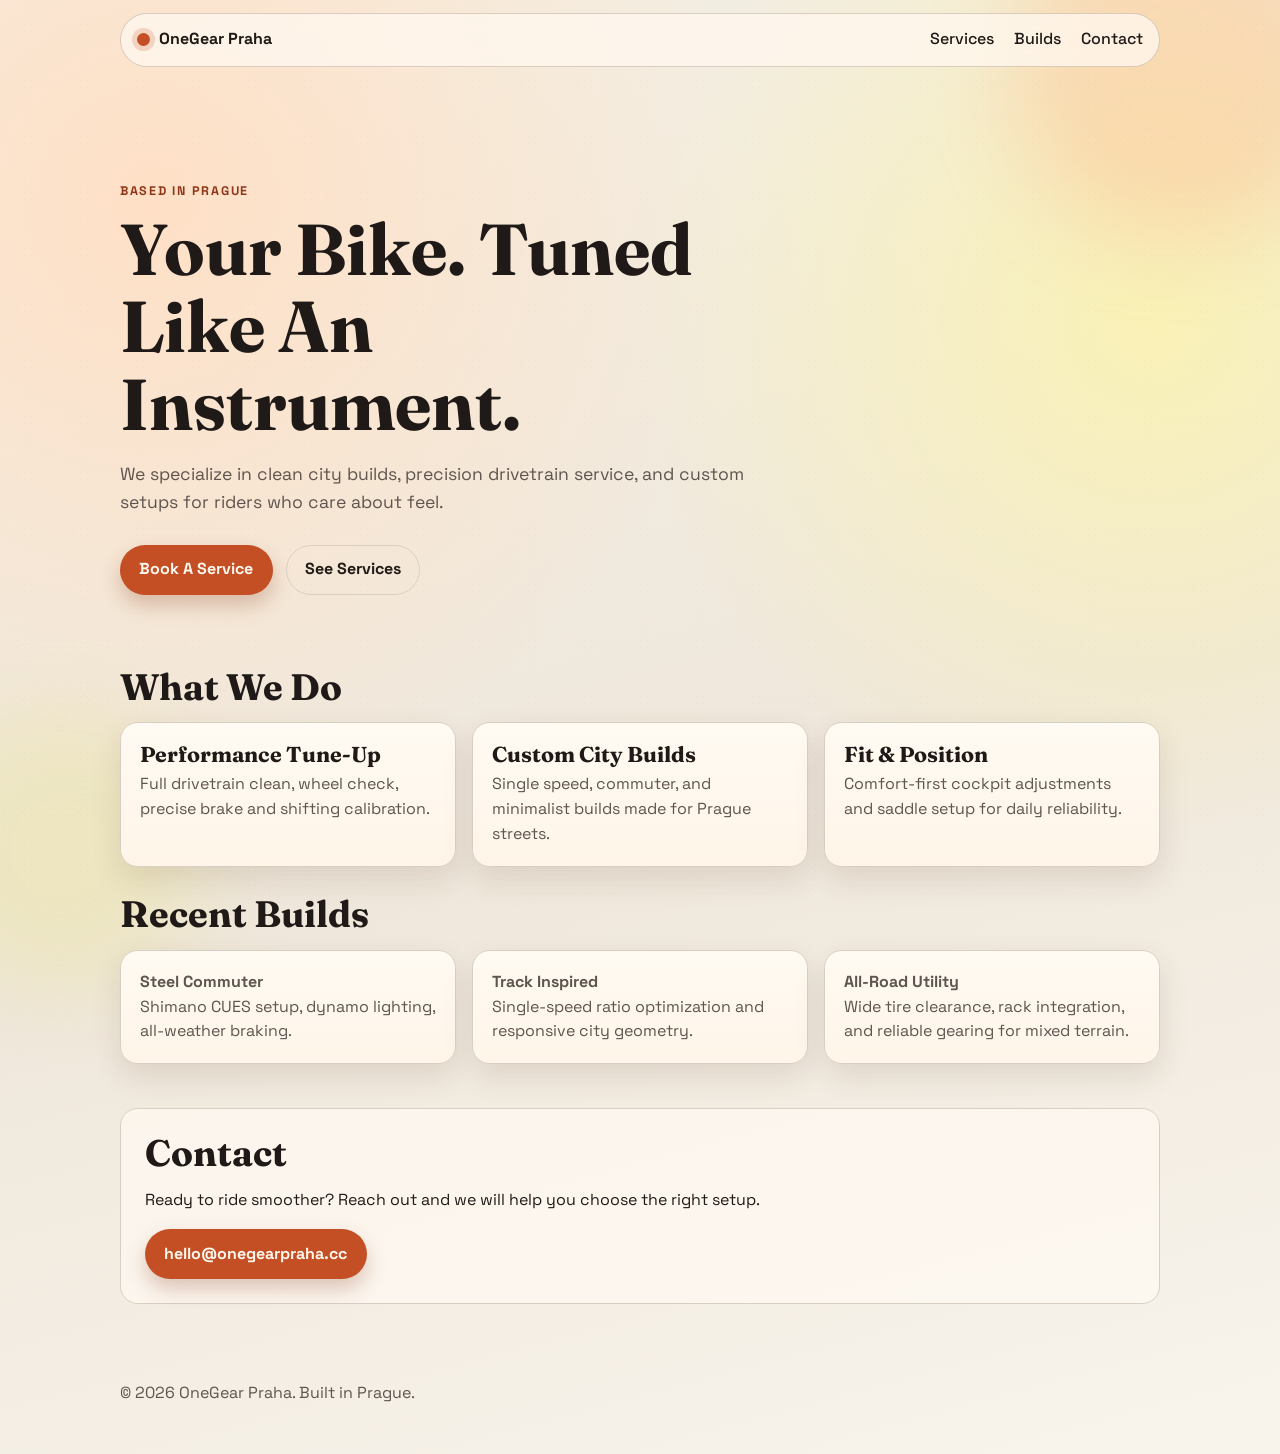
==== index.html @ f29f3b58 "Initial OneGear Praha site" ====
<!doctype html>
<html lang="en">
  <head>
    <meta charset="UTF-8" />
    <meta name="viewport" content="width=device-width, initial-scale=1.0" />
    <meta
      name="description"
      content="OneGear Praha - precision cycling service, custom builds, and city-ready performance in Prague."
    />
    <title>OneGear Praha</title>
    <link rel="preconnect" href="https://fonts.googleapis.com" />
    <link rel="preconnect" href="https://fonts.gstatic.com" crossorigin />
    <link
      href="https://fonts.googleapis.com/css2?family=Space+Grotesk:wght@400;500;700&family=Fraunces:opsz,wght@9..144,600;9..144,700&display=swap"
      rel="stylesheet"
    />
    <link rel="stylesheet" href="styles.css" />
  </head>
  <body>
    <div class="background-noise" aria-hidden="true"></div>
    <div class="glow glow-one" aria-hidden="true"></div>
    <div class="glow glow-two" aria-hidden="true"></div>

    <header class="site-header">
      <a class="brand" href="#top" aria-label="OneGear Praha homepage">
        <span class="brand-dot"></span>
        <span class="brand-text">OneGear Praha</span>
      </a>
      <nav aria-label="Primary">
        <ul class="nav-list">
          <li><a href="#services">Services</a></li>
          <li><a href="#builds">Builds</a></li>
          <li><a href="#contact">Contact</a></li>
        </ul>
      </nav>
    </header>

    <main id="top">
      <section class="hero reveal">
        <p class="kicker">Based in Prague</p>
        <h1>Your Bike. Tuned Like An Instrument.</h1>
        <p class="hero-copy">
          We specialize in clean city builds, precision drivetrain service, and custom setups for riders who care
          about feel.
        </p>
        <div class="hero-actions">
          <a class="button button-primary" href="#contact">Book A Service</a>
          <a class="button button-ghost" href="#services">See Services</a>
        </div>
      </section>

      <section id="services" class="section reveal">
        <h2>What We Do</h2>
        <div class="grid grid-services">
          <article class="card">
            <h3>Performance Tune-Up</h3>
            <p>Full drivetrain clean, wheel check, precise brake and shifting calibration.</p>
          </article>
          <article class="card">
            <h3>Custom City Builds</h3>
            <p>Single speed, commuter, and minimalist builds made for Prague streets.</p>
          </article>
          <article class="card">
            <h3>Fit & Position</h3>
            <p>Comfort-first cockpit adjustments and saddle setup for daily reliability.</p>
          </article>
        </div>
      </section>

      <section id="builds" class="section reveal">
        <h2>Recent Builds</h2>
        <div class="grid grid-builds">
          <article class="build-card">
            <p class="build-tag">Steel Commuter</p>
            <p>Shimano CUES setup, dynamo lighting, all-weather braking.</p>
          </article>
          <article class="build-card">
            <p class="build-tag">Track Inspired</p>
            <p>Single-speed ratio optimization and responsive city geometry.</p>
          </article>
          <article class="build-card">
            <p class="build-tag">All-Road Utility</p>
            <p>Wide tire clearance, rack integration, and reliable gearing for mixed terrain.</p>
          </article>
        </div>
      </section>

      <section id="contact" class="section section-contact reveal">
        <h2>Contact</h2>
        <p>Ready to ride smoother? Reach out and we will help you choose the right setup.</p>
        <a class="button button-primary" href="mailto:hello@onegearpraha.cc">hello@onegearpraha.cc</a>
      </section>
    </main>

    <footer class="site-footer">
      <p>© <span id="year"></span> OneGear Praha. Built in Prague.</p>
    </footer>

    <script src="script.js"></script>
  </body>
</html>
---- styles.css ----
:root {
  --bg: #f5f1e8;
  --surface: #fffaf2;
  --ink: #1f1a17;
  --ink-muted: #5f544f;
  --line: #d8cfc2;
  --accent: #c44f24;
  --accent-strong: #8f3617;
  --radius: 1.1rem;
  --shadow: 0 12px 30px rgba(85, 49, 22, 0.12);
}

* {
  box-sizing: border-box;
}

html,
body {
  margin: 0;
  padding: 0;
}

body {
  min-height: 100vh;
  font-family: "Space Grotesk", "Segoe UI", sans-serif;
  color: var(--ink);
  background: radial-gradient(circle at 12% 14%, #ffe0c6, transparent 35%),
    radial-gradient(circle at 90% 22%, #f9f1b5, transparent 32%),
    linear-gradient(165deg, #f3eee2 10%, #efe7db 55%, #f8f4ec 100%);
  line-height: 1.55;
  overflow-x: hidden;
}

.background-noise {
  position: fixed;
  inset: 0;
  pointer-events: none;
  opacity: 0.08;
  background-image: radial-gradient(rgba(90, 48, 19, 0.4) 0.7px, transparent 0.7px);
  background-size: 7px 7px;
}

.glow {
  position: fixed;
  z-index: -1;
  filter: blur(42px);
  border-radius: 50%;
  opacity: 0.38;
  pointer-events: none;
  animation: drift 14s ease-in-out infinite;
}

.glow-one {
  width: 340px;
  height: 340px;
  background: #ffba8a;
  top: -100px;
  right: -70px;
}

.glow-two {
  width: 280px;
  height: 280px;
  background: #e9e295;
  bottom: -90px;
  left: -80px;
  animation-delay: -6s;
}

.site-header,
main,
.site-footer {
  width: min(1040px, calc(100% - 2.2rem));
  margin-inline: auto;
}

.site-header {
  position: sticky;
  top: 0.8rem;
  z-index: 10;
  margin-top: 0.8rem;
  padding: 0.85rem 1rem;
  border: 1px solid rgba(126, 103, 83, 0.28);
  border-radius: 999px;
  backdrop-filter: blur(10px);
  background: rgba(255, 248, 239, 0.78);
  display: flex;
  justify-content: space-between;
  align-items: center;
}

.brand {
  display: inline-flex;
  align-items: center;
  gap: 0.6rem;
  color: inherit;
  text-decoration: none;
  font-weight: 700;
}

.brand-dot {
  width: 0.8rem;
  height: 0.8rem;
  border-radius: 999px;
  background: var(--accent);
  box-shadow: 0 0 0 5px rgba(196, 79, 36, 0.2);
}

.nav-list {
  list-style: none;
  display: flex;
  gap: 1.25rem;
  margin: 0;
  padding: 0;
}

.nav-list a {
  color: var(--ink);
  text-decoration: none;
  font-weight: 500;
}

.hero {
  padding: 6.4rem 0 3.5rem;
}

.kicker {
  text-transform: uppercase;
  letter-spacing: 0.14em;
  font-weight: 700;
  font-size: 0.78rem;
  color: var(--accent-strong);
  margin-bottom: 0.6rem;
}

h1,
h2,
h3 {
  font-family: "Fraunces", Georgia, serif;
  margin-top: 0;
  line-height: 1.08;
}

h1 {
  font-size: clamp(2.3rem, 6vw, 4.5rem);
  max-width: 13ch;
  margin-bottom: 1rem;
}

.hero-copy {
  max-width: 60ch;
  color: var(--ink-muted);
  font-size: 1.1rem;
}

.hero-actions {
  margin-top: 1.8rem;
  display: flex;
  flex-wrap: wrap;
  gap: 0.8rem;
}

.button {
  display: inline-flex;
  align-items: center;
  justify-content: center;
  gap: 0.5rem;
  border-radius: 999px;
  padding: 0.72rem 1.15rem;
  text-decoration: none;
  font-weight: 700;
  border: 1px solid transparent;
  transition: transform 180ms ease, box-shadow 180ms ease, background-color 180ms ease;
}

.button:hover {
  transform: translateY(-2px);
}

.button-primary {
  background: var(--accent);
  color: #fff8ef;
  box-shadow: 0 10px 20px rgba(128, 48, 17, 0.25);
}

.button-primary:hover {
  background: var(--accent-strong);
}

.button-ghost {
  background: transparent;
  color: var(--ink);
  border-color: var(--line);
}

.section {
  padding: 1rem 0 0.7rem;
}

.section h2 {
  font-size: clamp(1.6rem, 3.5vw, 2.3rem);
  margin-bottom: 1rem;
}

.grid {
  display: grid;
  gap: 1rem;
}

.grid-services {
  grid-template-columns: repeat(3, minmax(0, 1fr));
}

.card,
.build-card {
  border: 1px solid var(--line);
  background: linear-gradient(180deg, #fffaf2 0%, #fff5e9 100%);
  border-radius: var(--radius);
  padding: 1.2rem;
  box-shadow: var(--shadow);
}

.card h3 {
  margin-bottom: 0.4rem;
  font-size: 1.35rem;
}

.card p,
.build-card p {
  color: var(--ink-muted);
  margin: 0;
}

.grid-builds {
  grid-template-columns: repeat(3, minmax(0, 1fr));
}

.build-tag {
  color: var(--ink);
  font-weight: 700;
  margin-bottom: 0.35rem;
}

.section-contact {
  margin: 2rem 0 3rem;
  padding: 1.5rem;
  border: 1px solid var(--line);
  border-radius: var(--radius);
  background: rgba(255, 250, 242, 0.7);
}

.site-footer {
  padding: 0.8rem 0 2rem;
  color: var(--ink-muted);
}

.reveal {
  opacity: 0;
  transform: translateY(16px);
  transition: opacity 500ms ease, transform 500ms ease;
}

.reveal.is-visible {
  opacity: 1;
  transform: translateY(0);
}

@keyframes drift {
  0%,
  100% {
    transform: translate(0, 0);
  }
  50% {
    transform: translate(25px, -15px);
  }
}

@media (max-width: 900px) {
  .grid-services,
  .grid-builds {
    grid-template-columns: 1fr;
  }

  .site-header {
    border-radius: 1rem;
    position: static;
  }

  .nav-list {
    gap: 0.7rem;
    font-size: 0.95rem;
  }

  .hero {
    padding-top: 3.2rem;
  }
}
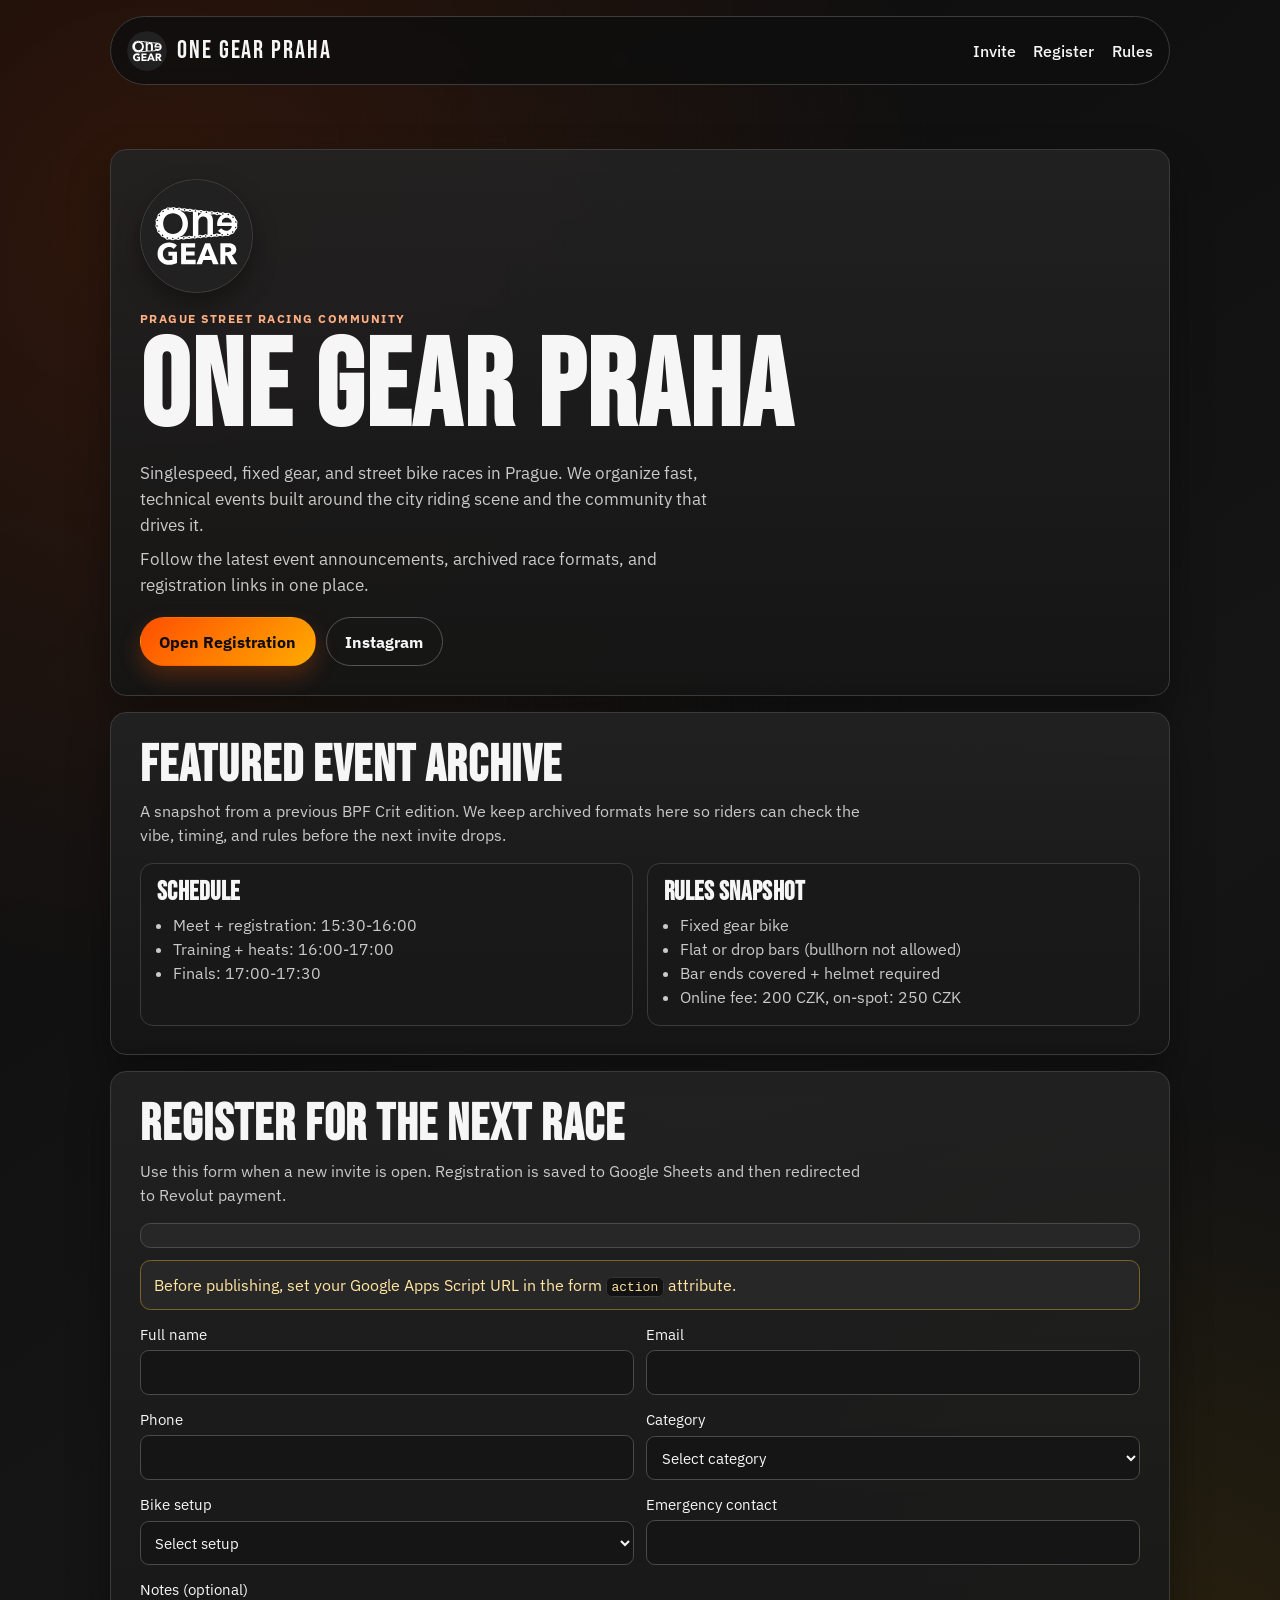
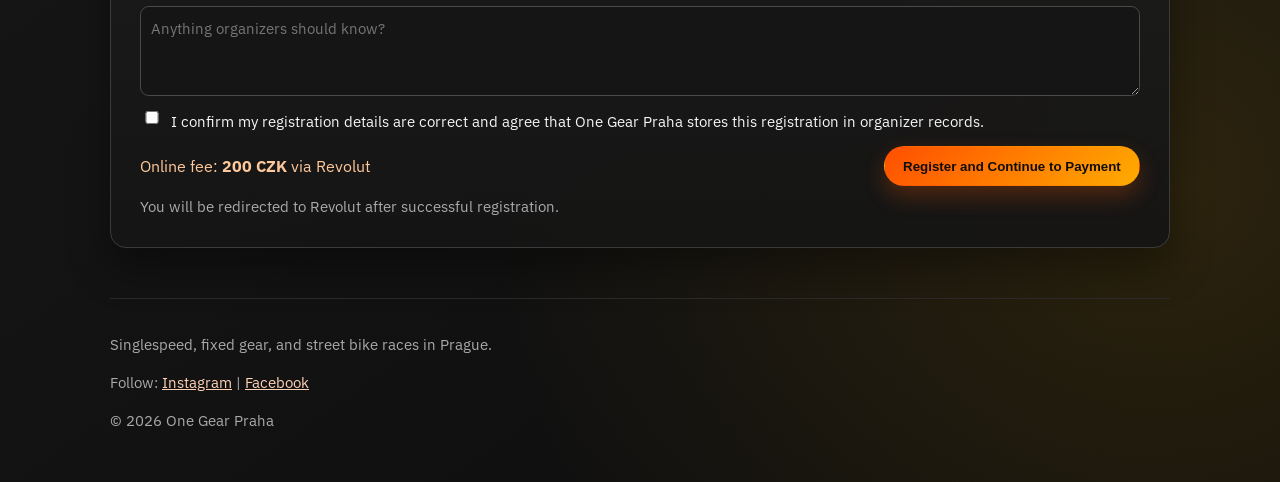
==== commit b3e998d1: "Update: registration form with Google Sheets integration and Revolut payment flow" ====
--- a/index.html
+++ b/index.html
@@ -3,97 +3,201 @@
   <head>
     <meta charset="UTF-8" />
     <meta name="viewport" content="width=device-width, initial-scale=1.0" />
+    <meta name="theme-color" content="#101010" />
     <meta
       name="description"
-      content="OneGear Praha - precision cycling service, custom builds, and city-ready performance in Prague."
-    />
-    <title>OneGear Praha</title>
+      content="One Gear Praha - singlespeed, fixed gear, and street bike races in Prague."
+    />
+    <meta name="robots" content="index,follow" />
+    <meta property="og:type" content="website" />
+    <meta property="og:site_name" content="One Gear Praha" />
+    <meta property="og:title" content="One Gear Praha | Prague Fixed Gear Races" />
+    <meta
+      property="og:description"
+      content="Singlespeed, fixed gear, and street bike races in Prague."
+    />
+    <meta property="og:url" content="https://onegearpraha.cc/" />
+    <meta name="twitter:card" content="summary_large_image" />
+    <meta name="twitter:title" content="One Gear Praha" />
+    <meta
+      name="twitter:description"
+      content="Singlespeed, fixed gear, and street bike races in Prague."
+    />
+    <link rel="canonical" href="https://onegearpraha.cc/" />
+    <title>One Gear Praha | Prague Fixed Gear Races</title>
     <link rel="preconnect" href="https://fonts.googleapis.com" />
     <link rel="preconnect" href="https://fonts.gstatic.com" crossorigin />
     <link
-      href="https://fonts.googleapis.com/css2?family=Space+Grotesk:wght@400;500;700&family=Fraunces:opsz,wght@9..144,600;9..144,700&display=swap"
+      href="https://fonts.googleapis.com/css2?family=Bebas+Neue&family=IBM+Plex+Sans:wght@400;500;700&display=swap"
       rel="stylesheet"
     />
     <link rel="stylesheet" href="styles.css" />
+    <script type="application/ld+json">
+      {
+        "@context": "https://schema.org",
+        "@type": "SportsOrganization",
+        "name": "One Gear Praha",
+        "url": "https://onegearpraha.cc/",
+        "sameAs": ["https://www.instagram.com/one_gear_praha/", "https://www.facebook.com/onegearpraha"],
+        "description": "Singlespeed, fixed gear, and street bike races in Prague."
+      }
+    </script>
   </head>
   <body>
-    <div class="background-noise" aria-hidden="true"></div>
-    <div class="glow glow-one" aria-hidden="true"></div>
-    <div class="glow glow-two" aria-hidden="true"></div>
+    <div class="mesh" aria-hidden="true"></div>
 
     <header class="site-header">
-      <a class="brand" href="#top" aria-label="OneGear Praha homepage">
-        <span class="brand-dot"></span>
-        <span class="brand-text">OneGear Praha</span>
+      <a class="brand" href="#top" aria-label="One Gear Praha homepage">
+        <img class="brand-logo" src="onegear-logo.svg" alt="One Gear logo" />
+        <span class="brand-name">ONE GEAR PRAHA</span>
       </a>
       <nav aria-label="Primary">
         <ul class="nav-list">
-          <li><a href="#services">Services</a></li>
-          <li><a href="#builds">Builds</a></li>
-          <li><a href="#contact">Contact</a></li>
+          <li><a href="#invite">Invite</a></li>
+          <li><a href="#register">Register</a></li>
+          <li><a href="#rules">Rules</a></li>
         </ul>
       </nav>
     </header>
 
-    <main id="top">
-      <section class="hero reveal">
-        <p class="kicker">Based in Prague</p>
-        <h1>Your Bike. Tuned Like An Instrument.</h1>
-        <p class="hero-copy">
-          We specialize in clean city builds, precision drivetrain service, and custom setups for riders who care
-          about feel.
+    <main id="top" class="page">
+      <section id="invite" class="hero reveal">
+        <img class="hero-logo" src="onegear-logo.svg" alt="One Gear Praha logo" />
+        <p class="eyebrow">Prague street racing community</p>
+        <h1>One Gear Praha</h1>
+        <p class="hero-text">
+          Singlespeed, fixed gear, and street bike races in Prague. We organize fast, technical events built around
+          the city riding scene and the community that drives it.
         </p>
-        <div class="hero-actions">
-          <a class="button button-primary" href="#contact">Book A Service</a>
-          <a class="button button-ghost" href="#services">See Services</a>
+        <p class="hero-text hero-subtext">
+          Follow the latest event announcements, archived race formats, and registration links in one place.
+        </p>
+        <div class="hero-cta">
+          <a class="button button-primary" href="#register">Open Registration</a>
+          <a class="button button-ghost" href="https://www.instagram.com/one_gear_praha/" target="_blank" rel="noreferrer"
+            >Instagram</a
+          >
         </div>
       </section>
 
-      <section id="services" class="section reveal">
-        <h2>What We Do</h2>
-        <div class="grid grid-services">
+      <section class="panel reveal" aria-labelledby="featured-event-title">
+        <h2 id="featured-event-title">Featured Event Archive</h2>
+        <p class="panel-intro">
+          A snapshot from a previous BPF Crit edition. We keep archived formats here so riders can check the vibe,
+          timing, and rules before the next invite drops.
+        </p>
+        <div class="grid-two">
           <article class="card">
-            <h3>Performance Tune-Up</h3>
-            <p>Full drivetrain clean, wheel check, precise brake and shifting calibration.</p>
+            <h3>Schedule</h3>
+            <ul class="list-clean">
+              <li>Meet + registration: 15:30-16:00</li>
+              <li>Training + heats: 16:00-17:00</li>
+              <li>Finals: 17:00-17:30</li>
+            </ul>
           </article>
-          <article class="card">
-            <h3>Custom City Builds</h3>
-            <p>Single speed, commuter, and minimalist builds made for Prague streets.</p>
+          <article id="rules" class="card">
+            <h3>Rules Snapshot</h3>
+            <ul class="list-clean">
+              <li>Fixed gear bike</li>
+              <li>Flat or drop bars (bullhorn not allowed)</li>
+              <li>Bar ends covered + helmet required</li>
+              <li>Online fee: 200 CZK, on-spot: 250 CZK</li>
+            </ul>
           </article>
-          <article class="card">
-            <h3>Fit & Position</h3>
-            <p>Comfort-first cockpit adjustments and saddle setup for daily reliability.</p>
-          </article>
         </div>
       </section>
 
-      <section id="builds" class="section reveal">
-        <h2>Recent Builds</h2>
-        <div class="grid grid-builds">
-          <article class="build-card">
-            <p class="build-tag">Steel Commuter</p>
-            <p>Shimano CUES setup, dynamo lighting, all-weather braking.</p>
-          </article>
-          <article class="build-card">
-            <p class="build-tag">Track Inspired</p>
-            <p>Single-speed ratio optimization and responsive city geometry.</p>
-          </article>
-          <article class="build-card">
-            <p class="build-tag">All-Road Utility</p>
-            <p>Wide tire clearance, rack integration, and reliable gearing for mixed terrain.</p>
-          </article>
-        </div>
-      </section>
-
-      <section id="contact" class="section section-contact reveal">
-        <h2>Contact</h2>
-        <p>Ready to ride smoother? Reach out and we will help you choose the right setup.</p>
-        <a class="button button-primary" href="mailto:hello@onegearpraha.cc">hello@onegearpraha.cc</a>
+      <section id="register" class="panel panel-register reveal" aria-labelledby="register-title">
+        <div class="panel-head">
+          <h2 id="register-title">Register for the Next Race</h2>
+          <p>
+            Use this form when a new invite is open. Registration is saved to Google Sheets and then redirected to
+            Revolut payment.
+          </p>
+        </div>
+
+        <div id="payment-message" class="notice" aria-live="polite"></div>
+        <div class="notice notice-warning">
+          Before publishing, set your Google Apps Script URL in the form <code>action</code> attribute.
+        </div>
+
+        <form
+          id="registration-form"
+          method="post"
+          action="https://script.google.com/macros/s/AKfycbzAtmZJHuWmfsh2eduIGEqKdWG7JN_tGuYV68EjNvYl6GAcBVQl9eFq5UtH7726PaNe/exec"
+          novalidate
+        >
+          <input type="hidden" name="eventCode" value="ONEGEAR-GENERAL" />
+          <input type="hidden" name="eventName" value="One Gear Praha Registration" />
+          <input type="hidden" name="feeCzk" value="200" />
+          <input type="hidden" name="currency" value="CZK" />
+
+          <div class="form-grid">
+            <label>
+              Full name
+              <input name="fullName" type="text" autocomplete="name" required />
+            </label>
+            <label>
+              Email
+              <input name="email" type="email" autocomplete="email" required />
+            </label>
+            <label>
+              Phone
+              <input name="phone" type="tel" autocomplete="tel" required />
+            </label>
+            <label>
+              Category
+              <select name="category" required>
+                <option value="" selected disabled>Select category</option>
+                <option value="rider">Rider</option>
+                <option value="spectator">Spectator</option>
+              </select>
+            </label>
+            <label>
+              Bike setup
+              <select name="bikeSetup" required>
+                <option value="" selected disabled>Select setup</option>
+                <option value="fixed">Fixed gear</option>
+                <option value="singlespeed">Singlespeed</option>
+                <option value="other">Other</option>
+              </select>
+            </label>
+            <label>
+              Emergency contact
+              <input name="emergencyContact" type="text" required />
+            </label>
+          </div>
+
+          <label class="label-full">
+            Notes (optional)
+            <textarea name="notes" rows="3" placeholder="Anything organizers should know?"></textarea>
+          </label>
+
+          <label class="checkbox-row">
+            <input name="consent" type="checkbox" required />
+            I confirm my registration details are correct and agree that One Gear Praha stores this registration in
+            organizer records.
+          </label>
+
+          <div class="form-footer">
+            <p class="fee">Online fee: <strong>200 CZK</strong> via Revolut</p>
+            <button id="submit-button" class="button button-primary" type="submit">Register and Continue to Payment</button>
+          </div>
+        </form>
+
+        <p class="status" aria-live="polite">You will be redirected to Revolut after successful registration.</p>
       </section>
     </main>
 
     <footer class="site-footer">
-      <p>© <span id="year"></span> OneGear Praha. Built in Prague.</p>
+      <p>Singlespeed, fixed gear, and street bike races in Prague.</p>
+      <p>
+        Follow:
+        <a href="https://www.instagram.com/one_gear_praha/" target="_blank" rel="noreferrer">Instagram</a>
+        |
+        <a href="https://www.facebook.com/onegearpraha" target="_blank" rel="noreferrer">Facebook</a>
+      </p>
+      <p>© <span id="year"></span> One Gear Praha</p>
     </footer>
 
     <script src="script.js"></script>
--- a/styles.css
+++ b/styles.css
@@ -1,13 +1,16 @@
 :root {
-  --bg: #f5f1e8;
-  --surface: #fffaf2;
-  --ink: #1f1a17;
-  --ink-muted: #5f544f;
-  --line: #d8cfc2;
-  --accent: #c44f24;
-  --accent-strong: #8f3617;
-  --radius: 1.1rem;
-  --shadow: 0 12px 30px rgba(85, 49, 22, 0.12);
+  --bg: #0c0c0c;
+  --bg-soft: #171717;
+  --surface: #1f1f1f;
+  --ink: #f6f6f6;
+  --muted: #c9c9c9;
+  --line: #3b3b3b;
+  --hot: #ff4f00;
+  --hot-strong: #d63f00;
+  --ok: #6de58f;
+  --warn: #ffd166;
+  --radius: 1rem;
+  --shadow: 0 20px 40px rgba(0, 0, 0, 0.35);
 }
 
 * {
@@ -22,96 +25,86 @@
 
 body {
   min-height: 100vh;
-  font-family: "Space Grotesk", "Segoe UI", sans-serif;
+  font-family: "IBM Plex Sans", "Segoe UI", sans-serif;
   color: var(--ink);
-  background: radial-gradient(circle at 12% 14%, #ffe0c6, transparent 35%),
-    radial-gradient(circle at 90% 22%, #f9f1b5, transparent 32%),
-    linear-gradient(165deg, #f3eee2 10%, #efe7db 55%, #f8f4ec 100%);
-  line-height: 1.55;
-  overflow-x: hidden;
-}
-
-.background-noise {
+  line-height: 1.5;
+  background: radial-gradient(circle at 12% 10%, rgba(255, 79, 0, 0.14), transparent 36%),
+    radial-gradient(circle at 92% 86%, rgba(255, 180, 0, 0.12), transparent 32%),
+    linear-gradient(145deg, #0b0b0b 0%, #151515 54%, #0d0d0d 100%);
+}
+
+.mesh {
   position: fixed;
   inset: 0;
+  z-index: -1;
   pointer-events: none;
-  opacity: 0.08;
-  background-image: radial-gradient(rgba(90, 48, 19, 0.4) 0.7px, transparent 0.7px);
-  background-size: 7px 7px;
-}
-
-.glow {
-  position: fixed;
-  z-index: -1;
-  filter: blur(42px);
-  border-radius: 50%;
-  opacity: 0.38;
-  pointer-events: none;
-  animation: drift 14s ease-in-out infinite;
-}
-
-.glow-one {
-  width: 340px;
-  height: 340px;
-  background: #ffba8a;
-  top: -100px;
-  right: -70px;
-}
-
-.glow-two {
-  width: 280px;
-  height: 280px;
-  background: #e9e295;
-  bottom: -90px;
-  left: -80px;
-  animation-delay: -6s;
+  opacity: 0.22;
+  background-image: linear-gradient(rgba(255, 255, 255, 0.06) 1px, transparent 1px),
+    linear-gradient(90deg, rgba(255, 255, 255, 0.06) 1px, transparent 1px);
+  background-size: 28px 28px;
+  mask-image: radial-gradient(circle at center, black 32%, transparent 95%);
 }
 
 .site-header,
-main,
+.page,
 .site-footer {
-  width: min(1040px, calc(100% - 2.2rem));
+  width: min(1060px, calc(100% - 2rem));
   margin-inline: auto;
 }
 
 .site-header {
+  margin-top: 1rem;
+  padding: 0.85rem 1rem;
+  border: 1px solid var(--line);
+  border-radius: 999px;
+  background: rgba(15, 15, 15, 0.85);
+  backdrop-filter: blur(8px);
+  display: flex;
+  align-items: center;
+  justify-content: space-between;
   position: sticky;
-  top: 0.8rem;
-  z-index: 10;
-  margin-top: 0.8rem;
-  padding: 0.85rem 1rem;
-  border: 1px solid rgba(126, 103, 83, 0.28);
-  border-radius: 999px;
-  backdrop-filter: blur(10px);
-  background: rgba(255, 248, 239, 0.78);
-  display: flex;
-  justify-content: space-between;
-  align-items: center;
+  top: 0.7rem;
+  z-index: 8;
 }
 
 .brand {
+  color: inherit;
+  text-decoration: none;
   display: inline-flex;
   align-items: center;
   gap: 0.6rem;
-  color: inherit;
-  text-decoration: none;
-  font-weight: 700;
-}
-
-.brand-dot {
-  width: 0.8rem;
-  height: 0.8rem;
-  border-radius: 999px;
-  background: var(--accent);
-  box-shadow: 0 0 0 5px rgba(196, 79, 36, 0.2);
+}
+
+.brand-logo {
+  width: 2.5rem;
+  height: 2.5rem;
+  border-radius: 50%;
+  object-fit: cover;
+}
+
+.brand-name {
+  font-family: "Bebas Neue", Impact, sans-serif;
+  letter-spacing: 0.08em;
+  font-size: 1.55rem;
+}
+
+.hero-logo {
+  width: 7.1rem;
+  height: 7.1rem;
+  border-radius: 50%;
+  object-fit: cover;
+  display: block;
+  margin-bottom: 1rem;
+  border: 1px solid #3f3f3f;
+  box-shadow: 0 10px 24px rgba(0, 0, 0, 0.35);
 }
 
 .nav-list {
+  margin: 0;
+  padding: 0;
   list-style: none;
   display: flex;
-  gap: 1.25rem;
-  margin: 0;
-  padding: 0;
+  gap: 1.1rem;
 }
 
 .nav-list a {
@@ -120,57 +113,83 @@
   font-weight: 500;
 }
 
-.hero {
-  padding: 6.4rem 0 3.5rem;
-}
-
-.kicker {
+.page {
+  padding: 4rem 0 2.4rem;
+  display: grid;
+  gap: 1rem;
+}
+
+.hero,
+.panel {
+  border: 1px solid var(--line);
+  background: linear-gradient(180deg, rgba(35, 35, 35, 0.9), rgba(21, 21, 21, 0.95));
+  border-radius: var(--radius);
+  padding: clamp(1rem, 3vw, 1.8rem);
+  box-shadow: var(--shadow);
+}
+
+.eyebrow {
   text-transform: uppercase;
-  letter-spacing: 0.14em;
+  letter-spacing: 0.12em;
   font-weight: 700;
+  color: #ffaf83;
   font-size: 0.78rem;
-  color: var(--accent-strong);
-  margin-bottom: 0.6rem;
+  margin: 0;
 }
 
 h1,
 h2,
 h3 {
-  font-family: "Fraunces", Georgia, serif;
+  font-family: "Bebas Neue", Impact, sans-serif;
+  letter-spacing: 0.02em;
   margin-top: 0;
-  line-height: 1.08;
+  line-height: 0.95;
 }
 
 h1 {
-  font-size: clamp(2.3rem, 6vw, 4.5rem);
-  max-width: 13ch;
-  margin-bottom: 1rem;
-}
-
-.hero-copy {
+  font-size: clamp(3.1rem, 12vw, 7.6rem);
+  margin: 0.3rem 0 0.8rem;
+}
+
+h2 {
+  font-size: clamp(2rem, 7vw, 3.2rem);
+  margin-bottom: 0.55rem;
+}
+
+h3 {
+  font-size: 1.65rem;
+  margin-bottom: 0.45rem;
+}
+
+.hero-text {
+  margin: 0;
   max-width: 60ch;
-  color: var(--ink-muted);
-  font-size: 1.1rem;
-}
-
-.hero-actions {
-  margin-top: 1.8rem;
+  color: var(--muted);
+  font-size: 1.08rem;
+}
+
+.hero-subtext {
+  margin-top: 0.5rem;
+}
+
+.hero-cta {
+  margin-top: 1.2rem;
   display: flex;
+  gap: 0.65rem;
   flex-wrap: wrap;
-  gap: 0.8rem;
 }
 
 .button {
-  display: inline-flex;
-  align-items: center;
-  justify-content: center;
-  gap: 0.5rem;
+  appearance: none;
+  border: 1px solid transparent;
   border-radius: 999px;
-  padding: 0.72rem 1.15rem;
   text-decoration: none;
   font-weight: 700;
-  border: 1px solid transparent;
-  transition: transform 180ms ease, box-shadow 180ms ease, background-color 180ms ease;
+  color: inherit;
+  background: transparent;
+  cursor: pointer;
+  padding: 0.72rem 1.15rem;
+  transition: transform 170ms ease, box-shadow 170ms ease, background-color 170ms ease;
 }
 
 .button:hover {
@@ -178,86 +197,162 @@
 }
 
 .button-primary {
-  background: var(--accent);
-  color: #fff8ef;
-  box-shadow: 0 10px 20px rgba(128, 48, 17, 0.25);
+  color: #100d0b;
+  background: linear-gradient(135deg, var(--hot), #ffab00);
+  box-shadow: 0 10px 22px rgba(255, 92, 0, 0.25);
 }
 
 .button-primary:hover {
-  background: var(--accent-strong);
+  background: linear-gradient(135deg, var(--hot-strong), #dd9600);
 }
 
 .button-ghost {
-  background: transparent;
+  border-color: #555;
+}
+
+.grid-two {
+  display: grid;
+  grid-template-columns: repeat(2, minmax(0, 1fr));
+  gap: 0.85rem;
+}
+
+.card {
+  border: 1px solid var(--line);
+  border-radius: 0.8rem;
+  background: rgba(25, 25, 25, 0.85);
+  padding: 1rem;
+}
+
+.list-clean {
+  margin: 0;
+  padding-left: 1rem;
+  color: var(--muted);
+}
+
+.panel-head p {
+  margin-top: 0;
+  color: var(--muted);
+  max-width: 72ch;
+}
+
+.panel-intro {
+  margin: 0 0 1rem;
+  color: var(--muted);
+  max-width: 72ch;
+}
+
+.notice {
+  border: 1px solid #4b4b4b;
+  background: rgba(40, 40, 40, 0.9);
+  padding: 0.72rem 0.82rem;
+  border-radius: 0.65rem;
+  margin-bottom: 0.8rem;
+  color: var(--muted);
+}
+
+.notice code {
+  background: #121212;
+  border: 1px solid #353535;
+  border-radius: 0.35rem;
+  padding: 0.1rem 0.28rem;
+}
+
+.notice-warning {
+  border-color: #7b6526;
+  color: #ffe5a0;
+}
+
+.notice-success {
+  border-color: #2c8053;
+  color: #baf2cc;
+}
+
+form {
+  display: grid;
+  gap: 0.85rem;
+}
+
+.form-grid {
+  display: grid;
+  grid-template-columns: repeat(2, minmax(0, 1fr));
+  gap: 0.8rem;
+}
+
+label {
+  display: grid;
+  gap: 0.3rem;
+  font-size: 0.95rem;
+}
+
+input,
+select,
+textarea {
+  width: 100%;
+  border: 1px solid #4a4a4a;
+  background: #151515;
   color: var(--ink);
-  border-color: var(--line);
-}
-
-.section {
-  padding: 1rem 0 0.7rem;
-}
-
-.section h2 {
-  font-size: clamp(1.6rem, 3.5vw, 2.3rem);
-  margin-bottom: 1rem;
-}
-
-.grid {
-  display: grid;
+  border-radius: 0.55rem;
+  padding: 0.62rem 0.65rem;
+  font: inherit;
+}
+
+input:focus,
+select:focus,
+textarea:focus {
+  outline: 2px solid #ff9755;
+  outline-offset: 1px;
+}
+
+.label-full {
+  grid-column: 1 / -1;
+}
+
+.checkbox-row {
+  grid-template-columns: auto 1fr;
+  align-items: start;
+  gap: 0.5rem;
+}
+
+.checkbox-row input {
+  width: 1rem;
+  margin-top: 0.1rem;
+}
+
+.form-footer {
+  display: flex;
   gap: 1rem;
-}
-
-.grid-services {
-  grid-template-columns: repeat(3, minmax(0, 1fr));
-}
-
-.card,
-.build-card {
-  border: 1px solid var(--line);
-  background: linear-gradient(180deg, #fffaf2 0%, #fff5e9 100%);
-  border-radius: var(--radius);
-  padding: 1.2rem;
-  box-shadow: var(--shadow);
-}
-
-.card h3 {
-  margin-bottom: 0.4rem;
-  font-size: 1.35rem;
-}
-
-.card p,
-.build-card p {
-  color: var(--ink-muted);
-  margin: 0;
-}
-
-.grid-builds {
-  grid-template-columns: repeat(3, minmax(0, 1fr));
-}
-
-.build-tag {
-  color: var(--ink);
-  font-weight: 700;
-  margin-bottom: 0.35rem;
-}
-
-.section-contact {
-  margin: 2rem 0 3rem;
-  padding: 1.5rem;
-  border: 1px solid var(--line);
-  border-radius: var(--radius);
-  background: rgba(255, 250, 242, 0.7);
+  align-items: center;
+  justify-content: space-between;
+  flex-wrap: wrap;
+}
+
+.fee {
+  margin: 0;
+  color: #ffc89a;
+}
+
+.status {
+  margin: 0.6rem 0 0;
+  color: #aaaaaa;
+  font-size: 0.94rem;
 }
 
 .site-footer {
-  padding: 0.8rem 0 2rem;
-  color: var(--ink-muted);
+  border-top: 1px solid #2a2a2a;
+  margin-top: 0.7rem;
+  padding: 1.2rem 0 2.2rem;
+  color: #a9a9a9;
+  font-size: 0.95rem;
+}
+
+.site-footer a {
+  color: #ffd2b6;
 }
 
 .reveal {
   opacity: 0;
   transform: translateY(16px);
-  transition: opacity 500ms ease, transform 500ms ease;
+  transition: opacity 520ms ease, transform 520ms ease;
 }
 
 .reveal.is-visible {
@@ -265,33 +360,35 @@
   transform: translateY(0);
 }
 
-@keyframes drift {
-  0%,
-  100% {
-    transform: translate(0, 0);
-  }
-  50% {
-    transform: translate(25px, -15px);
-  }
-}
-
-@media (max-width: 900px) {
-  .grid-services,
-  .grid-builds {
-    grid-template-columns: 1fr;
-  }
-
+@media (max-width: 860px) {
   .site-header {
     border-radius: 1rem;
     position: static;
+    flex-wrap: wrap;
+    row-gap: 0.5rem;
+  }
+
+  .page {
+    padding-top: 2.2rem;
+  }
+
+  .grid-two,
+  .form-grid {
+    grid-template-columns: 1fr;
+  }
+
+  .brand-name {
+    font-size: 1.15rem;
+  }
+
+  .hero-logo {
+    width: 5.2rem;
+    height: 5.2rem;
   }
 
   .nav-list {
     gap: 0.7rem;
-    font-size: 0.95rem;
-  }
-
-  .hero {
-    padding-top: 3.2rem;
-  }
-}
+    font-size: 0.94rem;
+    flex-wrap: wrap;
+  }
+}
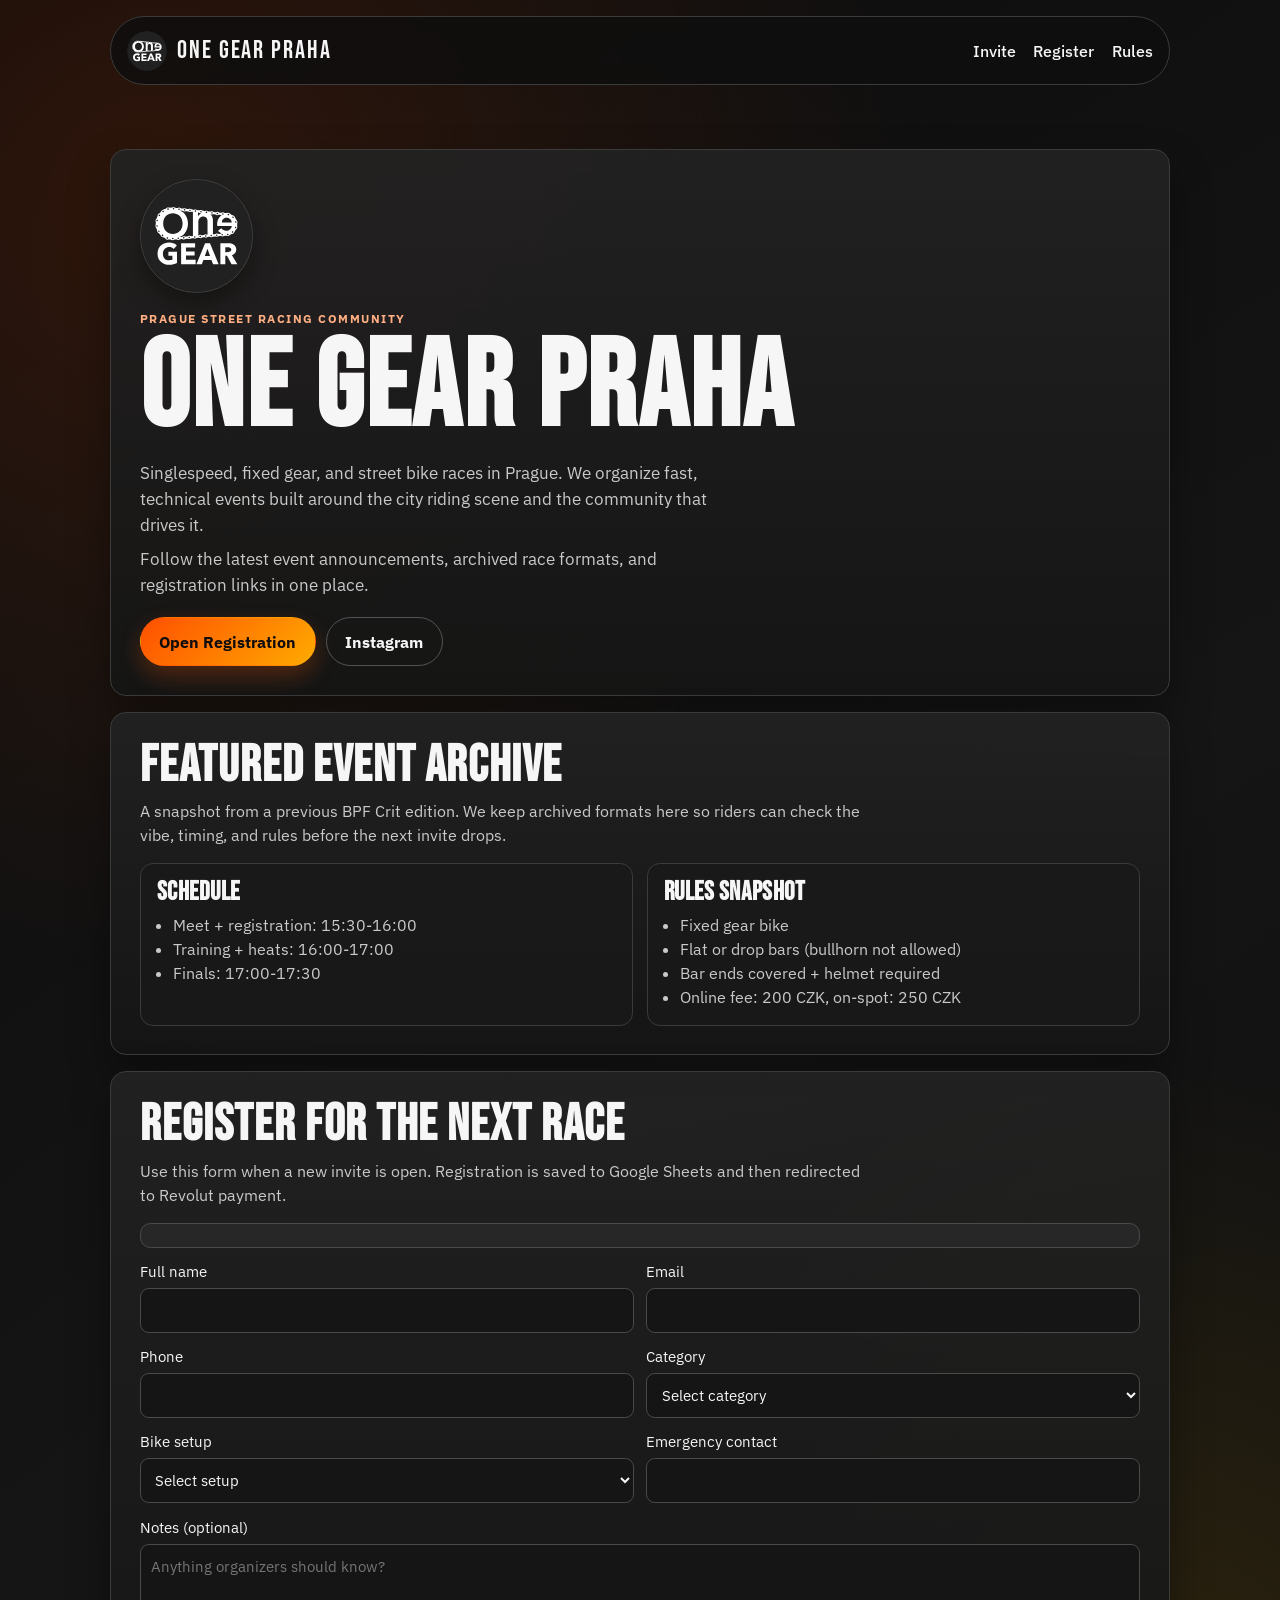
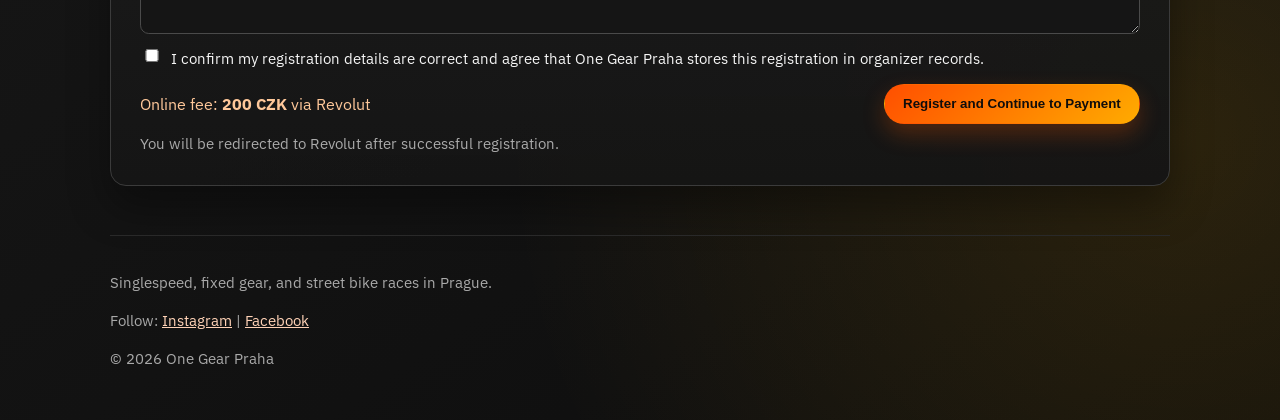
==== commit 4c1f8f9d: "Remove pre-launch Apps Script warning notice" ====
--- a/index.html
+++ b/index.html
@@ -117,14 +117,11 @@
         </div>
 
         <div id="payment-message" class="notice" aria-live="polite"></div>
-        <div class="notice notice-warning">
-          Before publishing, set your Google Apps Script URL in the form <code>action</code> attribute.
-        </div>
 
         <form
           id="registration-form"
           method="post"
-          action="https://script.google.com/macros/s/AKfycbzAtmZJHuWmfsh2eduIGEqKdWG7JN_tGuYV68EjNvYl6GAcBVQl9eFq5UtH7726PaNe/exec"
+          action="https://script.google.com/macros/s/AKfycbyFTsiU9d5j57ijMsyJCgdtsaObmdjZJOqjJqv6M0Zol4TJGlk772F2YZnINNOeFwDm/exec"
           novalidate
         >
           <input type="hidden" name="eventCode" value="ONEGEAR-GENERAL" />
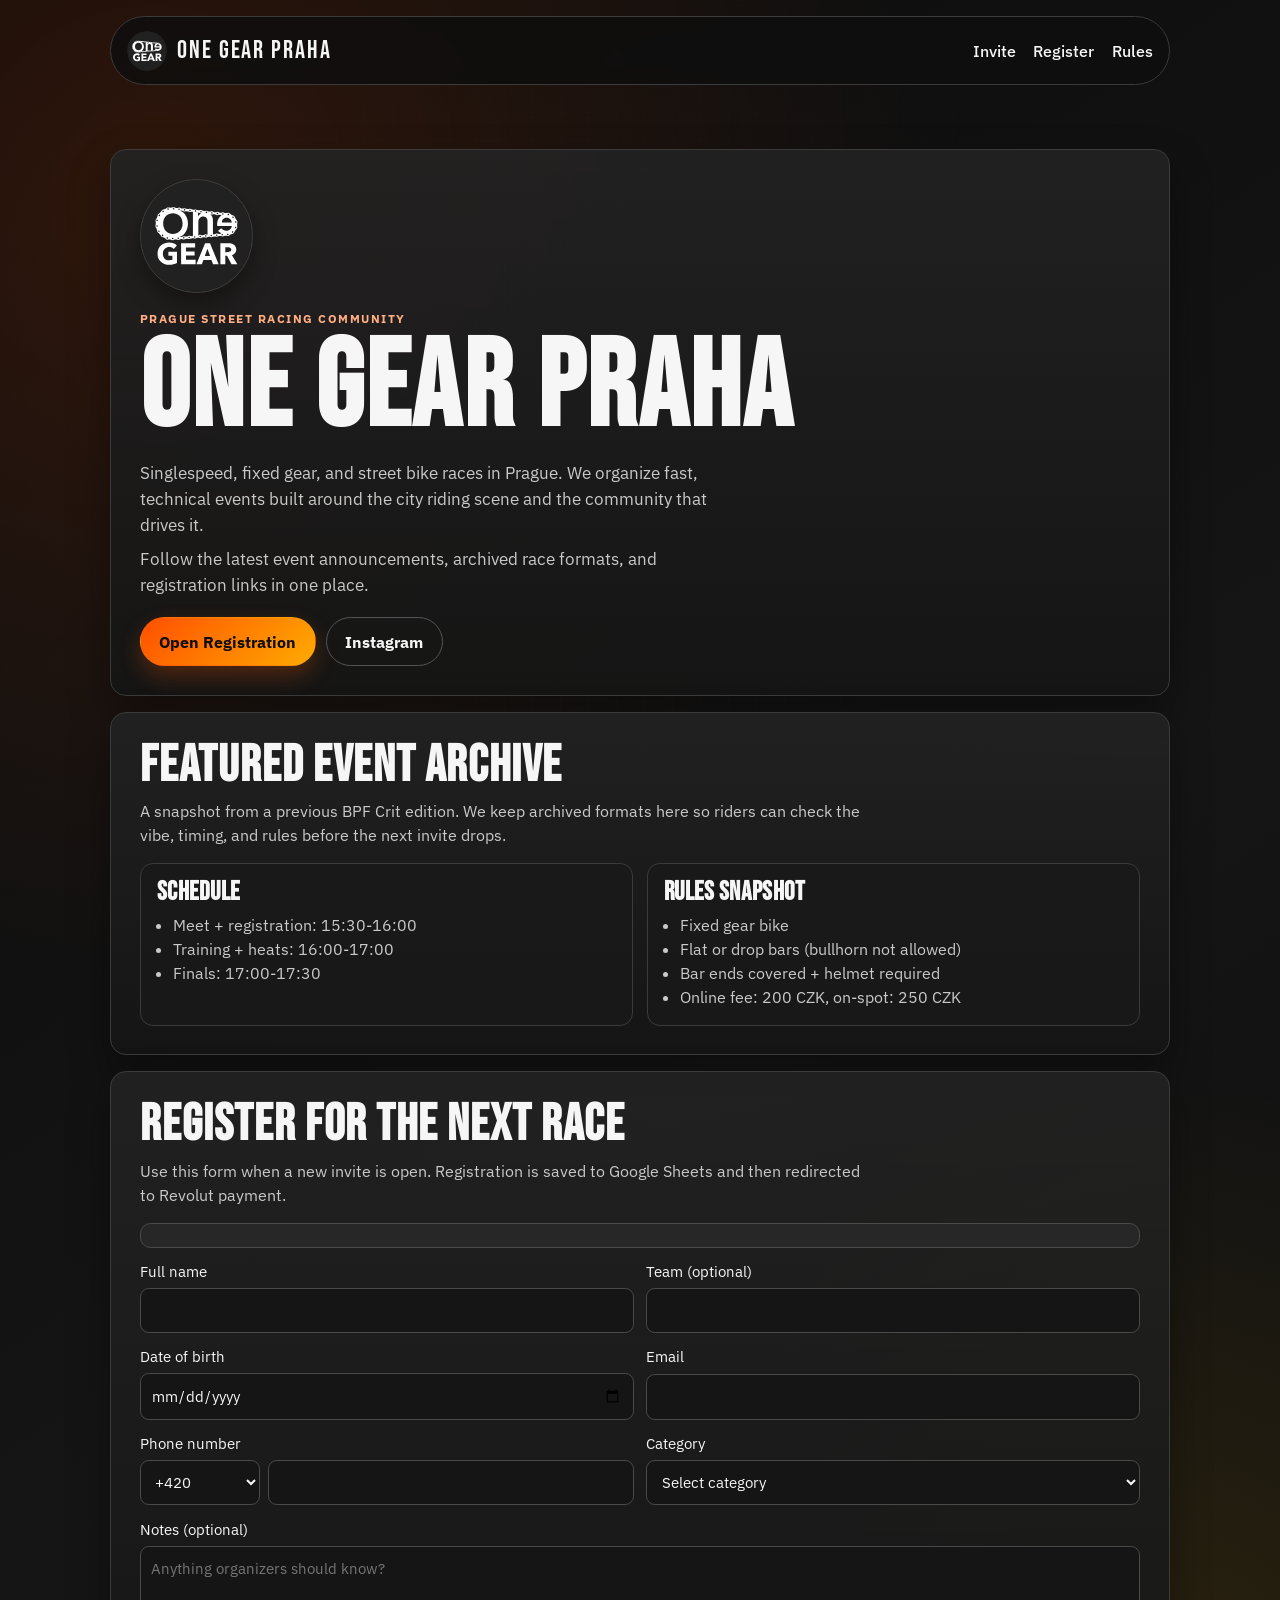
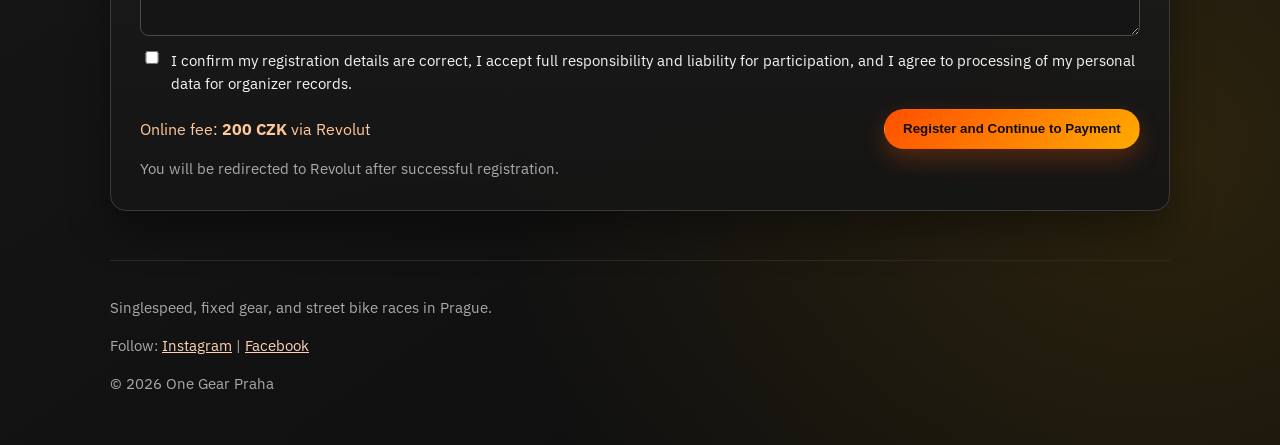
==== commit 94097a5d: "Update registration fields and required validation rules" ====
--- a/index.html
+++ b/index.html
@@ -122,7 +122,6 @@
           id="registration-form"
           method="post"
           action="https://script.google.com/macros/s/AKfycbyFTsiU9d5j57ijMsyJCgdtsaObmdjZJOqjJqv6M0Zol4TJGlk772F2YZnINNOeFwDm/exec"
-          novalidate
         >
           <input type="hidden" name="eventCode" value="ONEGEAR-GENERAL" />
           <input type="hidden" name="eventName" value="One Gear Praha Registration" />
@@ -135,12 +134,37 @@
               <input name="fullName" type="text" autocomplete="name" required />
             </label>
             <label>
+              Team (optional)
+              <input name="team" type="text" autocomplete="organization" />
+            </label>
+            <label>
+              Date of birth
+              <input name="dateOfBirth" type="date" required />
+            </label>
+            <label>
               Email
               <input name="email" type="email" autocomplete="email" required />
             </label>
             <label>
-              Phone
-              <input name="phone" type="tel" autocomplete="tel" required />
+              Phone number
+              <div class="phone-fields">
+                <select name="countryCode" aria-label="International calling code" required>
+                  <option value="+420" selected>+420</option>
+                  <option value="+421">+421</option>
+                  <option value="+49">+49</option>
+                  <option value="+43">+43</option>
+                  <option value="+48">+48</option>
+                  <option value="+36">+36</option>
+                  <option value="+31">+31</option>
+                  <option value="+32">+32</option>
+                  <option value="+33">+33</option>
+                  <option value="+39">+39</option>
+                  <option value="+34">+34</option>
+                  <option value="+44">+44</option>
+                  <option value="+1">+1</option>
+                </select>
+                <input name="phoneNumber" type="tel" inputmode="tel" autocomplete="tel-national" required />
+              </div>
             </label>
             <label>
               Category
@@ -150,19 +174,6 @@
                 <option value="spectator">Spectator</option>
               </select>
             </label>
-            <label>
-              Bike setup
-              <select name="bikeSetup" required>
-                <option value="" selected disabled>Select setup</option>
-                <option value="fixed">Fixed gear</option>
-                <option value="singlespeed">Singlespeed</option>
-                <option value="other">Other</option>
-              </select>
-            </label>
-            <label>
-              Emergency contact
-              <input name="emergencyContact" type="text" required />
-            </label>
           </div>
 
           <label class="label-full">
@@ -172,8 +183,8 @@
 
           <label class="checkbox-row">
             <input name="consent" type="checkbox" required />
-            I confirm my registration details are correct and agree that One Gear Praha stores this registration in
-            organizer records.
+            I confirm my registration details are correct, I accept full responsibility and liability for participation,
+            and I agree to processing of my personal data for organizer records.
           </label>
 
           <div class="form-footer">
--- a/styles.css
+++ b/styles.css
@@ -284,6 +284,12 @@
   font-size: 0.95rem;
 }
 
+.phone-fields {
+  display: grid;
+  grid-template-columns: 7.5rem 1fr;
+  gap: 0.5rem;
+}
+
 input,
 select,
 textarea {
@@ -391,4 +397,8 @@
     font-size: 0.94rem;
     flex-wrap: wrap;
   }
-}
+
+  .phone-fields {
+    grid-template-columns: 1fr;
+  }
+}
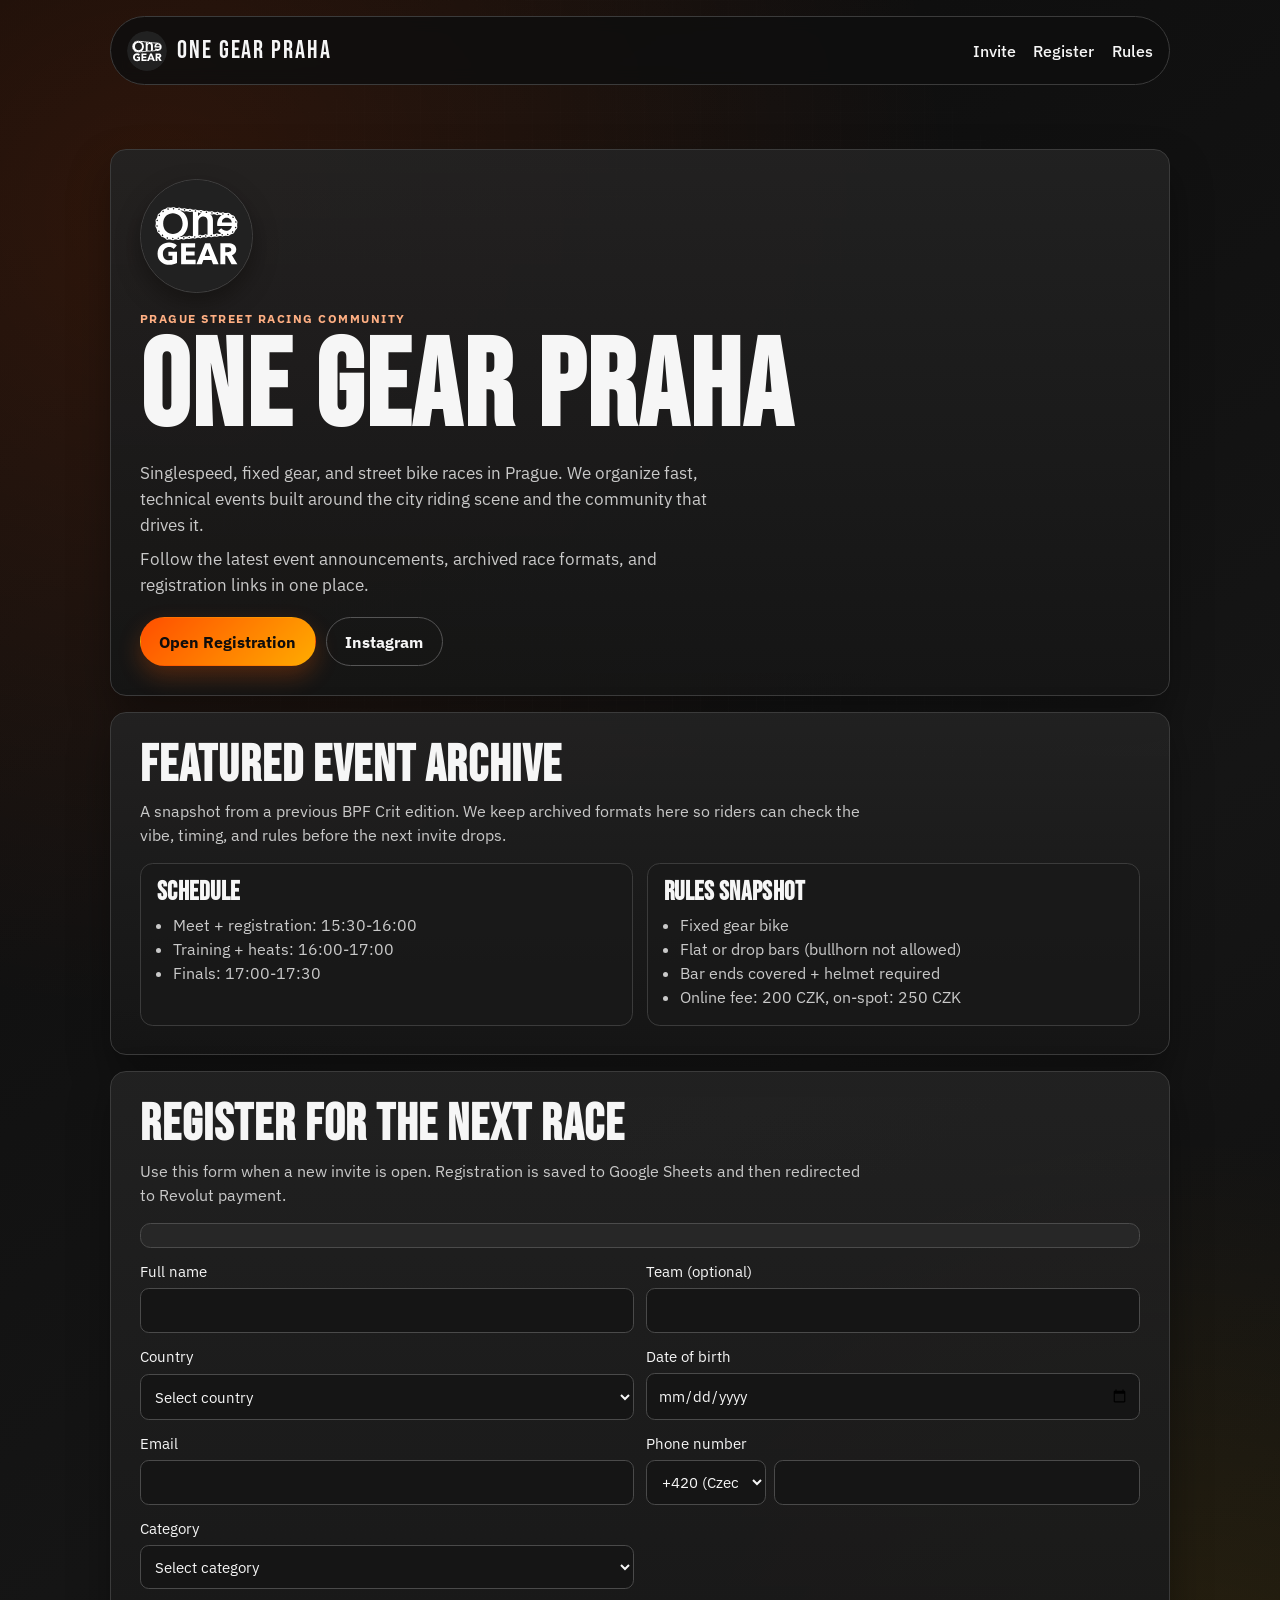
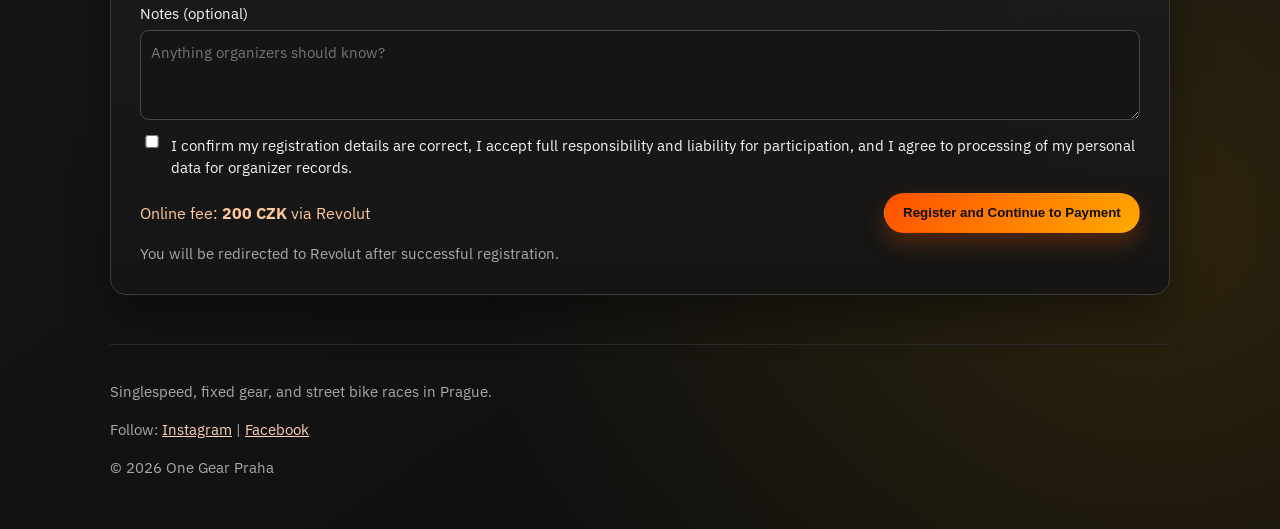
==== commit 46d78c30: "Use static country/code dropdowns and save country field" ====
--- a/index.html
+++ b/index.html
@@ -138,6 +138,110 @@
               <input name="team" type="text" autocomplete="organization" />
             </label>
             <label>
+              Country
+              <select name="country" id="country" required>
+                <option value="" selected disabled>Select country</option>
+                <option value="Albania">Albania</option>
+                <option value="Algeria">Algeria</option>
+                <option value="Argentina">Argentina</option>
+                <option value="Armenia">Armenia</option>
+                <option value="Australia">Australia</option>
+                <option value="Austria">Austria</option>
+                <option value="Azerbaijan">Azerbaijan</option>
+                <option value="Bahrain">Bahrain</option>
+                <option value="Bangladesh">Bangladesh</option>
+                <option value="Belarus">Belarus</option>
+                <option value="Belgium">Belgium</option>
+                <option value="Bolivia">Bolivia</option>
+                <option value="Bosnia and Herzegovina">Bosnia and Herzegovina</option>
+                <option value="Brazil">Brazil</option>
+                <option value="Bulgaria">Bulgaria</option>
+                <option value="Cambodia">Cambodia</option>
+                <option value="Canada">Canada</option>
+                <option value="Chile">Chile</option>
+                <option value="China">China</option>
+                <option value="Colombia">Colombia</option>
+                <option value="Costa Rica">Costa Rica</option>
+                <option value="Croatia">Croatia</option>
+                <option value="Cyprus">Cyprus</option>
+                <option value="Czechia">Czechia</option>
+                <option value="Denmark">Denmark</option>
+                <option value="Dominican Republic">Dominican Republic</option>
+                <option value="Ecuador">Ecuador</option>
+                <option value="Egypt">Egypt</option>
+                <option value="Estonia">Estonia</option>
+                <option value="Finland">Finland</option>
+                <option value="France">France</option>
+                <option value="Georgia">Georgia</option>
+                <option value="Germany">Germany</option>
+                <option value="Greece">Greece</option>
+                <option value="Guatemala">Guatemala</option>
+                <option value="Hong Kong">Hong Kong</option>
+                <option value="Hungary">Hungary</option>
+                <option value="Iceland">Iceland</option>
+                <option value="India">India</option>
+                <option value="Indonesia">Indonesia</option>
+                <option value="Ireland">Ireland</option>
+                <option value="Israel">Israel</option>
+                <option value="Italy">Italy</option>
+                <option value="Japan">Japan</option>
+                <option value="Jordan">Jordan</option>
+                <option value="Kazakhstan">Kazakhstan</option>
+                <option value="Kenya">Kenya</option>
+                <option value="Kuwait">Kuwait</option>
+                <option value="Kyrgyzstan">Kyrgyzstan</option>
+                <option value="Latvia">Latvia</option>
+                <option value="Lebanon">Lebanon</option>
+                <option value="Lithuania">Lithuania</option>
+                <option value="Luxembourg">Luxembourg</option>
+                <option value="Malaysia">Malaysia</option>
+                <option value="Malta">Malta</option>
+                <option value="Mexico">Mexico</option>
+                <option value="Moldova">Moldova</option>
+                <option value="Mongolia">Mongolia</option>
+                <option value="Montenegro">Montenegro</option>
+                <option value="Morocco">Morocco</option>
+                <option value="Nepal">Nepal</option>
+                <option value="Netherlands">Netherlands</option>
+                <option value="New Zealand">New Zealand</option>
+                <option value="Nigeria">Nigeria</option>
+                <option value="North Macedonia">North Macedonia</option>
+                <option value="Norway">Norway</option>
+                <option value="Pakistan">Pakistan</option>
+                <option value="Panama">Panama</option>
+                <option value="Paraguay">Paraguay</option>
+                <option value="Peru">Peru</option>
+                <option value="Philippines">Philippines</option>
+                <option value="Poland">Poland</option>
+                <option value="Portugal">Portugal</option>
+                <option value="Qatar">Qatar</option>
+                <option value="Romania">Romania</option>
+                <option value="Saudi Arabia">Saudi Arabia</option>
+                <option value="Serbia">Serbia</option>
+                <option value="Singapore">Singapore</option>
+                <option value="Slovakia">Slovakia</option>
+                <option value="Slovenia">Slovenia</option>
+                <option value="South Africa">South Africa</option>
+                <option value="South Korea">South Korea</option>
+                <option value="Spain">Spain</option>
+                <option value="Sri Lanka">Sri Lanka</option>
+                <option value="Sweden">Sweden</option>
+                <option value="Switzerland">Switzerland</option>
+                <option value="Taiwan">Taiwan</option>
+                <option value="Thailand">Thailand</option>
+                <option value="Tunisia">Tunisia</option>
+                <option value="Turkey">Turkey</option>
+                <option value="Ukraine">Ukraine</option>
+                <option value="United Arab Emirates">United Arab Emirates</option>
+                <option value="United Kingdom">United Kingdom</option>
+                <option value="United States">United States</option>
+                <option value="Uruguay">Uruguay</option>
+                <option value="Uzbekistan">Uzbekistan</option>
+                <option value="Venezuela">Venezuela</option>
+                <option value="Vietnam">Vietnam</option>
+              </select>
+            </label>
+            <label>
               Date of birth
               <input name="dateOfBirth" type="date" required />
             </label>
@@ -148,20 +252,166 @@
             <label>
               Phone number
               <div class="phone-fields">
-                <select name="countryCode" aria-label="International calling code" required>
-                  <option value="+420" selected>+420</option>
-                  <option value="+421">+421</option>
-                  <option value="+49">+49</option>
-                  <option value="+43">+43</option>
-                  <option value="+48">+48</option>
-                  <option value="+36">+36</option>
-                  <option value="+31">+31</option>
-                  <option value="+32">+32</option>
-                  <option value="+33">+33</option>
-                  <option value="+39">+39</option>
-                  <option value="+34">+34</option>
-                  <option value="+44">+44</option>
-                  <option value="+1">+1</option>
+                <select id="country-code" name="countryCode" aria-label="International calling code" required>
+                  <option value="" selected disabled>Code</option>
+                  <option value="+1">+1 (US/CA)</option>
+                  <option value="+7">+7 (KZ/RU)</option>
+                  <option value="+20">+20 (Egypt)</option>
+                  <option value="+27">+27 (South Africa)</option>
+                  <option value="+30">+30 (Greece)</option>
+                  <option value="+31">+31 (Netherlands)</option>
+                  <option value="+32">+32 (Belgium)</option>
+                  <option value="+33">+33 (France)</option>
+                  <option value="+34">+34 (Spain)</option>
+                  <option value="+36">+36 (Hungary)</option>
+                  <option value="+39">+39 (Italy)</option>
+                  <option value="+40">+40 (Romania)</option>
+                  <option value="+41">+41 (Switzerland)</option>
+                  <option value="+43">+43 (Austria)</option>
+                  <option value="+44">+44 (United Kingdom)</option>
+                  <option value="+45">+45 (Denmark)</option>
+                  <option value="+46">+46 (Sweden)</option>
+                  <option value="+47">+47 (Norway)</option>
+                  <option value="+48">+48 (Poland)</option>
+                  <option value="+49">+49 (Germany)</option>
+                  <option value="+51">+51 (Peru)</option>
+                  <option value="+52">+52 (Mexico)</option>
+                  <option value="+53">+53 (Cuba)</option>
+                  <option value="+54">+54 (Argentina)</option>
+                  <option value="+55">+55 (Brazil)</option>
+                  <option value="+56">+56 (Chile)</option>
+                  <option value="+57">+57 (Colombia)</option>
+                  <option value="+58">+58 (Venezuela)</option>
+                  <option value="+60">+60 (Malaysia)</option>
+                  <option value="+61">+61 (Australia)</option>
+                  <option value="+62">+62 (Indonesia)</option>
+                  <option value="+63">+63 (Philippines)</option>
+                  <option value="+64">+64 (New Zealand)</option>
+                  <option value="+65">+65 (Singapore)</option>
+                  <option value="+66">+66 (Thailand)</option>
+                  <option value="+81">+81 (Japan)</option>
+                  <option value="+82">+82 (South Korea)</option>
+                  <option value="+84">+84 (Vietnam)</option>
+                  <option value="+86">+86 (China)</option>
+                  <option value="+90">+90 (Turkey)</option>
+                  <option value="+91">+91 (India)</option>
+                  <option value="+92">+92 (Pakistan)</option>
+                  <option value="+93">+93 (Afghanistan)</option>
+                  <option value="+94">+94 (Sri Lanka)</option>
+                  <option value="+95">+95 (Myanmar)</option>
+                  <option value="+98">+98 (Iran)</option>
+                  <option value="+212">+212 (Morocco)</option>
+                  <option value="+213">+213 (Algeria)</option>
+                  <option value="+216">+216 (Tunisia)</option>
+                  <option value="+218">+218 (Libya)</option>
+                  <option value="+220">+220 (Gambia)</option>
+                  <option value="+221">+221 (Senegal)</option>
+                  <option value="+222">+222 (Mauritania)</option>
+                  <option value="+223">+223 (Mali)</option>
+                  <option value="+224">+224 (Guinea)</option>
+                  <option value="+225">+225 (Ivory Coast)</option>
+                  <option value="+226">+226 (Burkina Faso)</option>
+                  <option value="+227">+227 (Niger)</option>
+                  <option value="+228">+228 (Togo)</option>
+                  <option value="+229">+229 (Benin)</option>
+                  <option value="+230">+230 (Mauritius)</option>
+                  <option value="+231">+231 (Liberia)</option>
+                  <option value="+232">+232 (Sierra Leone)</option>
+                  <option value="+233">+233 (Ghana)</option>
+                  <option value="+234">+234 (Nigeria)</option>
+                  <option value="+235">+235 (Chad)</option>
+                  <option value="+236">+236 (Central African Republic)</option>
+                  <option value="+237">+237 (Cameroon)</option>
+                  <option value="+238">+238 (Cape Verde)</option>
+                  <option value="+239">+239 (Sao Tome and Principe)</option>
+                  <option value="+240">+240 (Equatorial Guinea)</option>
+                  <option value="+241">+241 (Gabon)</option>
+                  <option value="+242">+242 (Congo)</option>
+                  <option value="+243">+243 (DR Congo)</option>
+                  <option value="+244">+244 (Angola)</option>
+                  <option value="+245">+245 (Guinea-Bissau)</option>
+                  <option value="+248">+248 (Seychelles)</option>
+                  <option value="+249">+249 (Sudan)</option>
+                  <option value="+250">+250 (Rwanda)</option>
+                  <option value="+251">+251 (Ethiopia)</option>
+                  <option value="+252">+252 (Somalia)</option>
+                  <option value="+253">+253 (Djibouti)</option>
+                  <option value="+254">+254 (Kenya)</option>
+                  <option value="+255">+255 (Tanzania)</option>
+                  <option value="+256">+256 (Uganda)</option>
+                  <option value="+257">+257 (Burundi)</option>
+                  <option value="+258">+258 (Mozambique)</option>
+                  <option value="+260">+260 (Zambia)</option>
+                  <option value="+261">+261 (Madagascar)</option>
+                  <option value="+262">+262 (Reunion/Mayotte)</option>
+                  <option value="+263">+263 (Zimbabwe)</option>
+                  <option value="+264">+264 (Namibia)</option>
+                  <option value="+265">+265 (Malawi)</option>
+                  <option value="+266">+266 (Lesotho)</option>
+                  <option value="+267">+267 (Botswana)</option>
+                  <option value="+268">+268 (Eswatini)</option>
+                  <option value="+269">+269 (Comoros)</option>
+                  <option value="+297">+297 (Aruba)</option>
+                  <option value="+298">+298 (Faroe Islands)</option>
+                  <option value="+299">+299 (Greenland)</option>
+                  <option value="+350">+350 (Gibraltar)</option>
+                  <option value="+351">+351 (Portugal)</option>
+                  <option value="+352">+352 (Luxembourg)</option>
+                  <option value="+353">+353 (Ireland)</option>
+                  <option value="+354">+354 (Iceland)</option>
+                  <option value="+355">+355 (Albania)</option>
+                  <option value="+356">+356 (Malta)</option>
+                  <option value="+357">+357 (Cyprus)</option>
+                  <option value="+358">+358 (Finland)</option>
+                  <option value="+359">+359 (Bulgaria)</option>
+                  <option value="+370">+370 (Lithuania)</option>
+                  <option value="+371">+371 (Latvia)</option>
+                  <option value="+372">+372 (Estonia)</option>
+                  <option value="+373">+373 (Moldova)</option>
+                  <option value="+374">+374 (Armenia)</option>
+                  <option value="+375">+375 (Belarus)</option>
+                  <option value="+376">+376 (Andorra)</option>
+                  <option value="+377">+377 (Monaco)</option>
+                  <option value="+378">+378 (San Marino)</option>
+                  <option value="+380">+380 (Ukraine)</option>
+                  <option value="+381">+381 (Serbia)</option>
+                  <option value="+382">+382 (Montenegro)</option>
+                  <option value="+383">+383 (Kosovo)</option>
+                  <option value="+385">+385 (Croatia)</option>
+                  <option value="+386">+386 (Slovenia)</option>
+                  <option value="+387">+387 (Bosnia and Herzegovina)</option>
+                  <option value="+389">+389 (North Macedonia)</option>
+                  <option value="+420" selected>+420 (Czechia)</option>
+                  <option value="+421">+421 (Slovakia)</option>
+                  <option value="+423">+423 (Liechtenstein)</option>
+                  <option value="+852">+852 (Hong Kong)</option>
+                  <option value="+853">+853 (Macao)</option>
+                  <option value="+855">+855 (Cambodia)</option>
+                  <option value="+856">+856 (Laos)</option>
+                  <option value="+880">+880 (Bangladesh)</option>
+                  <option value="+886">+886 (Taiwan)</option>
+                  <option value="+961">+961 (Lebanon)</option>
+                  <option value="+962">+962 (Jordan)</option>
+                  <option value="+963">+963 (Syria)</option>
+                  <option value="+964">+964 (Iraq)</option>
+                  <option value="+965">+965 (Kuwait)</option>
+                  <option value="+966">+966 (Saudi Arabia)</option>
+                  <option value="+967">+967 (Yemen)</option>
+                  <option value="+968">+968 (Oman)</option>
+                  <option value="+970">+970 (Palestine)</option>
+                  <option value="+971">+971 (UAE)</option>
+                  <option value="+972">+972 (Israel)</option>
+                  <option value="+973">+973 (Bahrain)</option>
+                  <option value="+974">+974 (Qatar)</option>
+                  <option value="+975">+975 (Bhutan)</option>
+                  <option value="+976">+976 (Mongolia)</option>
+                  <option value="+977">+977 (Nepal)</option>
+                  <option value="+992">+992 (Tajikistan)</option>
+                  <option value="+993">+993 (Turkmenistan)</option>
+                  <option value="+994">+994 (Azerbaijan)</option>
+                  <option value="+995">+995 (Georgia)</option>
+                  <option value="+996">+996 (Kyrgyzstan)</option>
+                  <option value="+998">+998 (Uzbekistan)</option>
                 </select>
                 <input name="phoneNumber" type="tel" inputmode="tel" autocomplete="tel-national" required />
               </div>
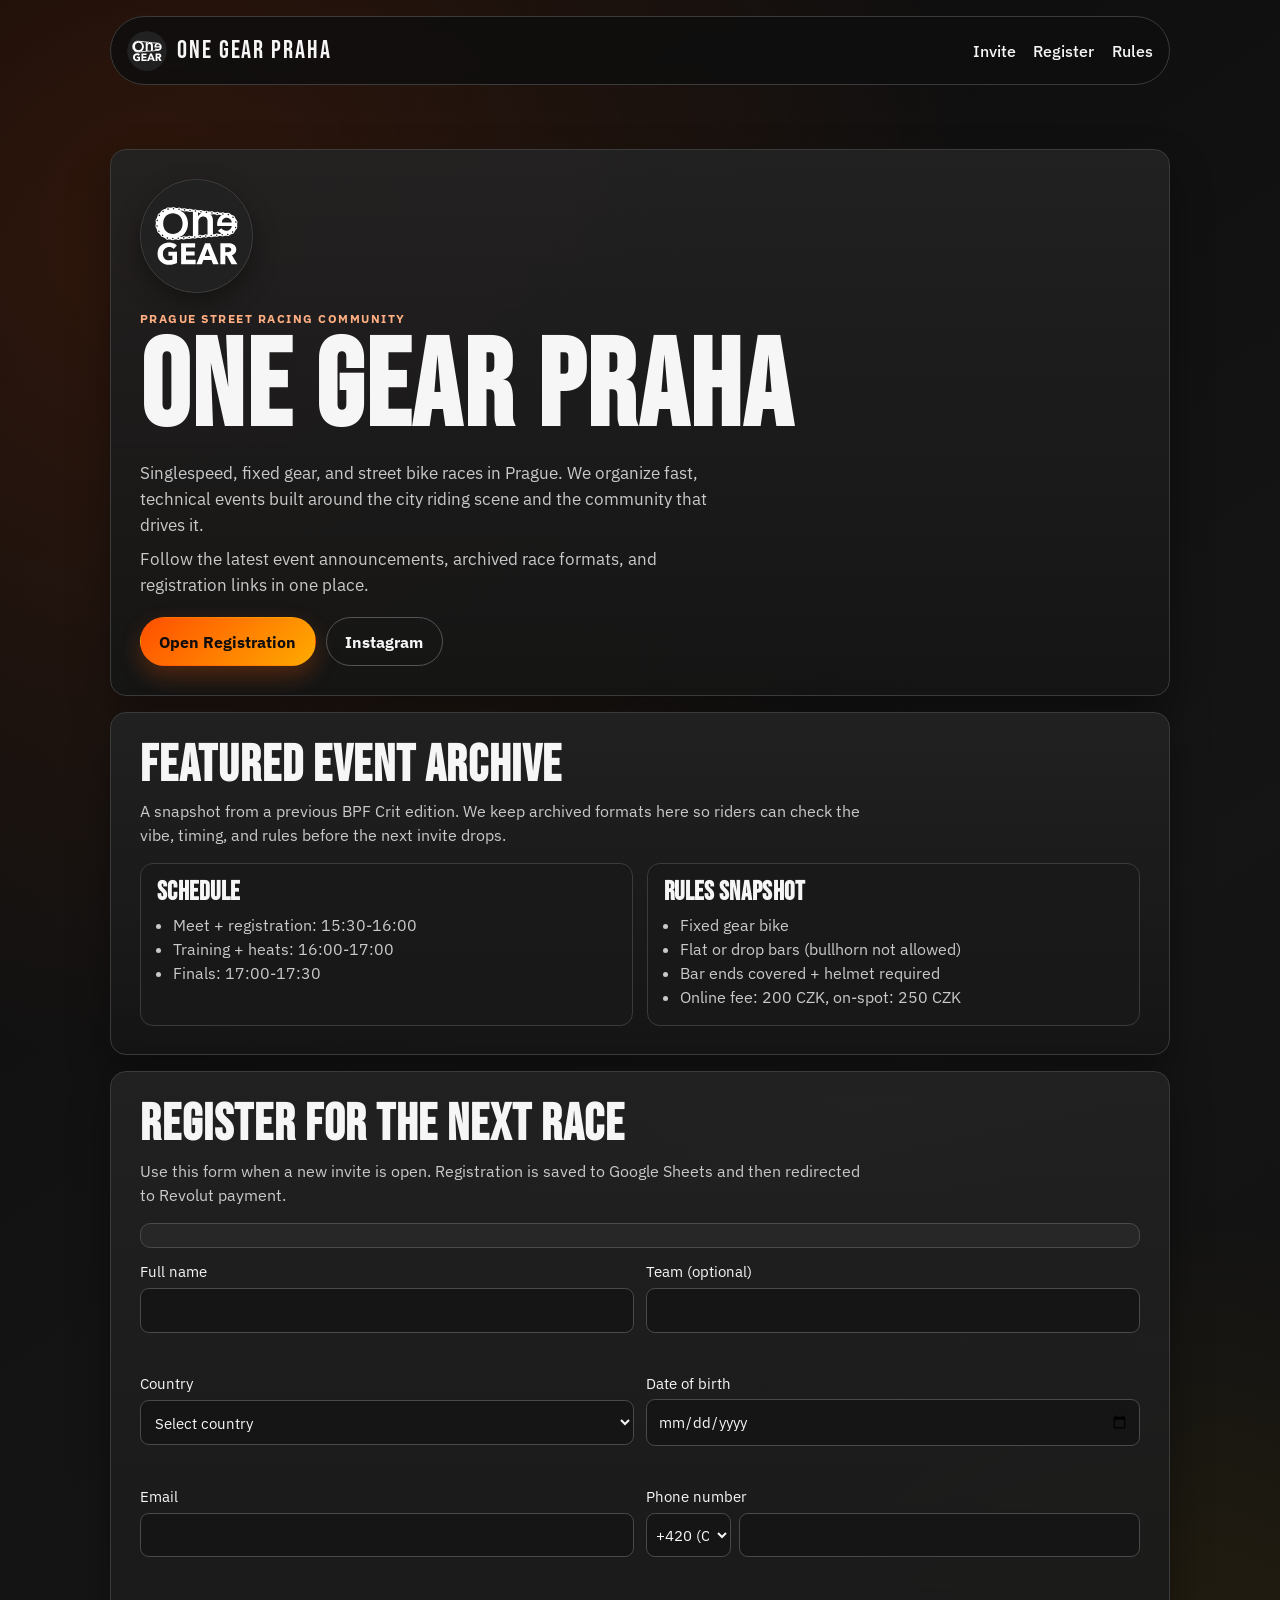
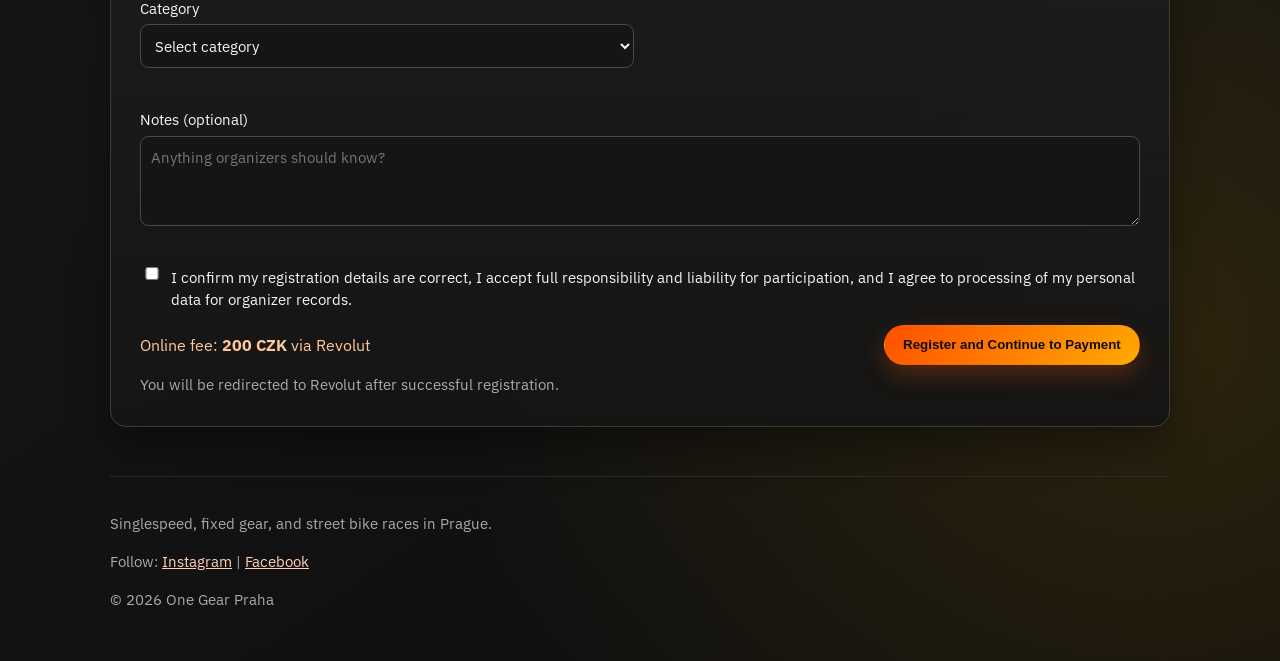
==== commit 040e9082: "update to the ggogle script" ====
--- a/index.html
+++ b/index.html
@@ -121,7 +121,7 @@
         <form
           id="registration-form"
           method="post"
-          action="https://script.google.com/macros/s/AKfycbyFTsiU9d5j57ijMsyJCgdtsaObmdjZJOqjJqv6M0Zol4TJGlk772F2YZnINNOeFwDm/exec"
+          action="https://script.google.com/macros/s/AKfycbxpFYBmY1x5oWv_a4eXprLaMjsz9dIn_JpI1eIn8Qjo6DsLBaGUU_qBpKA79hdU9eok/exec"
         >
           <input type="hidden" name="eventCode" value="ONEGEAR-GENERAL" />
           <input type="hidden" name="eventName" value="One Gear Praha Registration" />
--- a/styles.css
+++ b/styles.css
@@ -23,6 +23,10 @@
   padding: 0;
 }
 
+html {
+  scroll-behavior: smooth;
+}
+
 body {
   min-height: 100vh;
   font-family: "IBM Plex Sans", "Segoe UI", sans-serif;
@@ -111,6 +115,14 @@
   color: var(--ink);
   text-decoration: none;
   font-weight: 500;
+  transition: color 200ms ease, text-shadow 200ms ease;
+  padding-bottom: 0.2rem;
+  border-bottom: 1px solid transparent;
+}
+
+.nav-list a:hover {
+  color: var(--hot);
+  text-shadow: 0 0 8px rgba(255, 79, 0, 0.25);
 }
 
 .page {
@@ -206,6 +218,57 @@
   background: linear-gradient(135deg, var(--hot-strong), #dd9600);
 }
 
+.button:disabled {
+  opacity: 0.7;
+  cursor: not-allowed;
+  transform: none;
+}
+
+.button.is-loading {
+  display: inline-flex;
+  align-items: center;
+  gap: 0.6rem;
+}
+
+.spinner {
+  display: inline-block;
+  width: 0.9rem;
+  height: 0.9rem;
+  border: 2px solid rgba(16, 13, 11, 0.3);
+  border-top-color: #100d0b;
+  border-radius: 50%;
+  animation: spin 600ms linear infinite;
+}
+
+@keyframes spin {
+  to {
+    transform: rotate(360deg);
+  }
+}
+
+@keyframes labelPulse {
+  0% {
+    text-shadow: 0 0 0 rgba(255, 79, 0, 0);
+  }
+  50% {
+    text-shadow: 0 0 8px rgba(255, 79, 0, 0.3);
+  }
+  100% {
+    text-shadow: 0 0 0 rgba(255, 79, 0, 0);
+  }
+}
+
+@keyframes slideDown {
+  from {
+    opacity: 0;
+    transform: translateY(-4px);
+  }
+  to {
+    opacity: 1;
+    transform: translateY(0);
+  }
+}
+
 .button-ghost {
   border-color: #555;
 }
@@ -282,12 +345,18 @@
   display: grid;
   gap: 0.3rem;
   font-size: 0.95rem;
+  transition: transform 200ms ease;
 }
 
 .phone-fields {
   display: grid;
-  grid-template-columns: 7.5rem 1fr;
+  grid-template-columns: 5.3rem 1fr;
   gap: 0.5rem;
+}
+
+.phone-fields select[name="countryCode"] {
+  text-align: center;
+  padding-inline: 0.3rem;
 }
 
 input,
@@ -300,13 +369,53 @@
   border-radius: 0.55rem;
   padding: 0.62rem 0.65rem;
   font: inherit;
+  transition: border-color 220ms ease, box-shadow 220ms ease, background-color 220ms ease;
 }
 
 input:focus,
 select:focus,
 textarea:focus {
-  outline: 2px solid #ff9755;
-  outline-offset: 1px;
+  outline: none;
+  border-color: #ff9755;
+  box-shadow: 0 0 0 3px rgba(255, 151, 85, 0.15);
+}
+
+input.is-invalid,
+select.is-invalid,
+textarea.is-invalid {
+  border-color: #e74c3c;
+  background-color: rgba(231, 76, 60, 0.08);
+}
+
+input.is-invalid:focus,
+select.is-invalid:focus,
+textarea.is-invalid:focus {
+  border-color: #e74c3c;
+  box-shadow: 0 0 0 3px rgba(231, 76, 60, 0.12);
+}
+
+.error-message {
+  color: #ff8b7b;
+  font-size: 0.82rem;
+  margin-top: 0.25rem;
+  display: block;
+  min-height: 1.1rem;
+  animation: slideDown 200ms ease-out;
+}
+
+@keyframes slideDown {
+  from {
+    opacity: 0;
+    transform: translateY(-4px);
+  }
+  to {
+    opacity: 1;
+    transform: translateY(0);
+  }
+}
+
+label.is-focused {
+  animation: labelPulse 300ms ease;
 }
 
 .label-full {
@@ -317,11 +426,18 @@
   grid-template-columns: auto 1fr;
   align-items: start;
   gap: 0.5rem;
+  transition: opacity 200ms ease;
 }
 
 .checkbox-row input {
   width: 1rem;
   margin-top: 0.1rem;
+  accent-color: var(--hot);
+  cursor: pointer;
+}
+
+.checkbox-row.is-checked {
+  opacity: 0.95;
 }
 
 .form-footer {
@@ -397,8 +513,4 @@
     font-size: 0.94rem;
     flex-wrap: wrap;
   }
-
-  .phone-fields {
-    grid-template-columns: 1fr;
-  }
-}
+}
